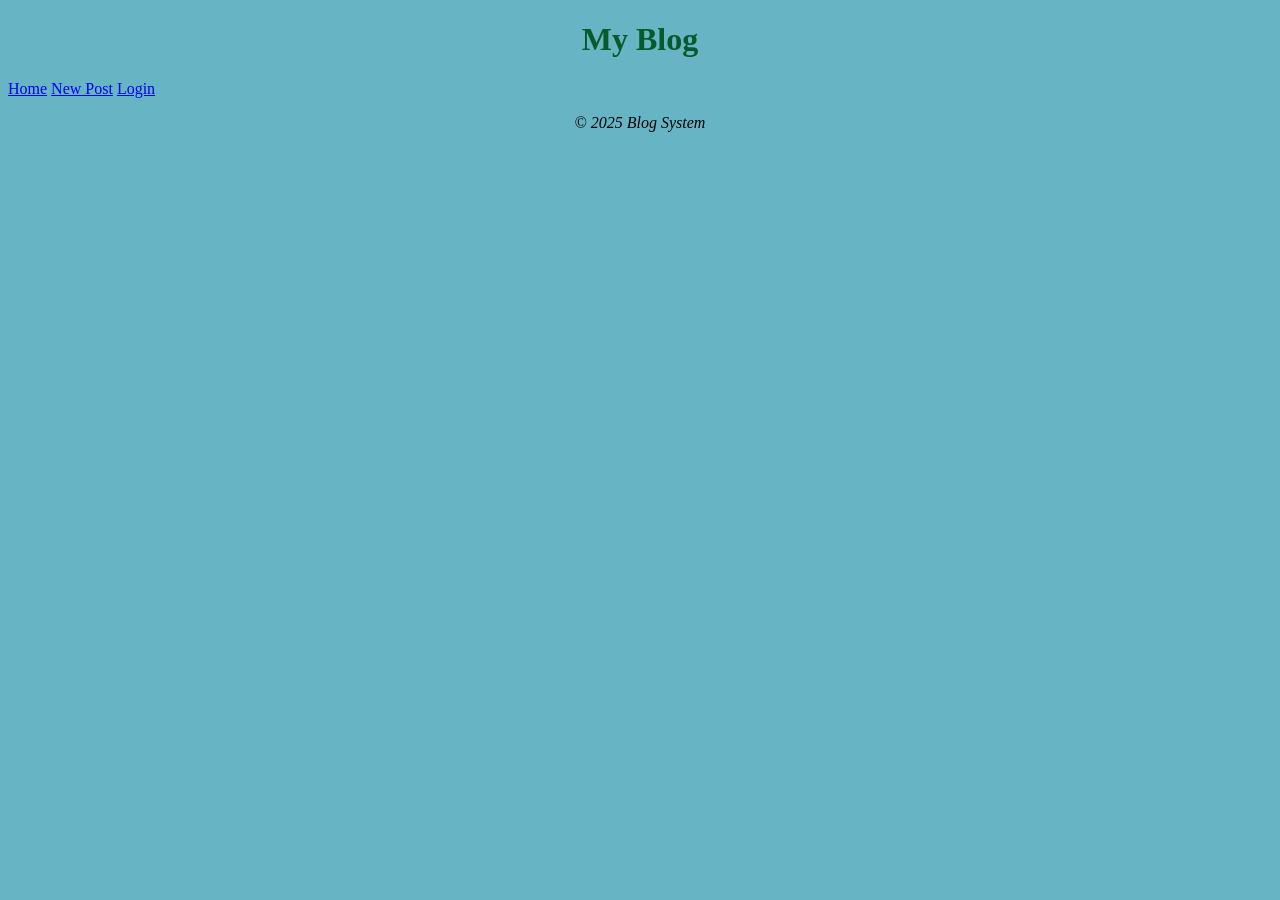
==== index.html @ 6da8018d "homepage" ====
<!DOCTYPE html>
<html lang="en">
<head>
  <meta charset="UTF-8" />
  <meta name="viewport" content="width=device-width, initial-scale=1.0"/>
  <title>Blog Home</title>
  <link rel="stylesheet" href="style.css" />
</head>
<body>
  <header>
    <h1>My Blog</h1>
    <nav>
      <a href="index.html">Home</a>
      <a href="new-post.html">New Post</a>
      <a href="login.html">Login</a>
    </nav>
  </header>

  <main>
    <section id="posts-container">
      <!-- Blog posts will be loaded here dynamically -->
    </section>
  </main>

  <footer>
    <p>&copy; 2025 Blog System</p>
  </footer>

  <script src="script.js"></script>
</body>
</html>
---- style.css ----
*{
    background-color: rgb(103, 180, 196);
}
h1{
    color:rgb(7, 90, 43);
    text-align: center;
}
p{
    color: rgb(0, 0, 0);
    font-size: medium;
    text-align: center;
    font-style: oblique;
}
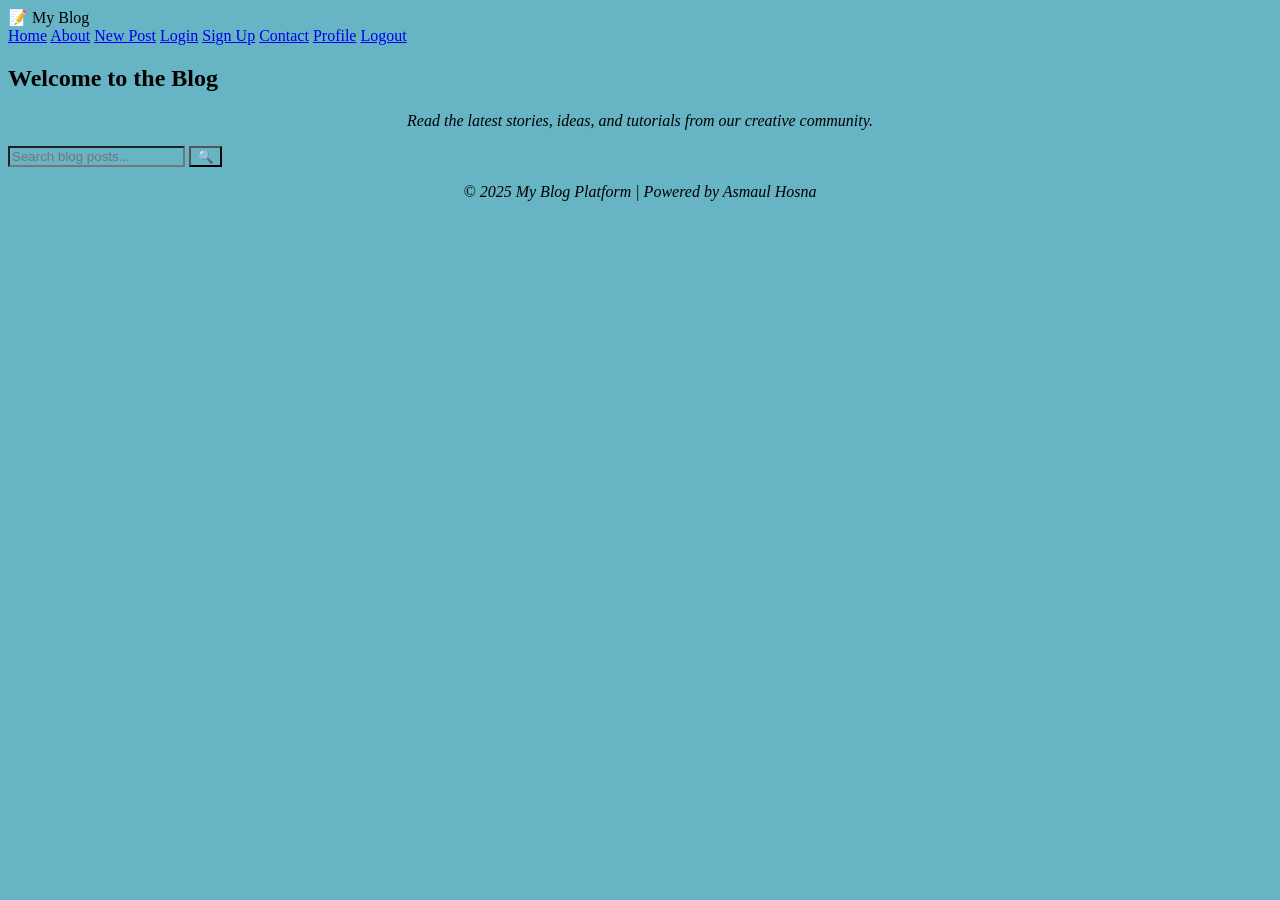
==== commit 235d6fcf: "update homepage" ====
--- a/index.html
+++ b/index.html
@@ -5,25 +5,44 @@
   <meta name="viewport" content="width=device-width, initial-scale=1.0"/>
   <title>Blog Home</title>
   <link rel="stylesheet" href="style.css" />
+  <link href="https://fonts.googleapis.com/css2?family=Poppins:wght@400;600&display=swap" rel="stylesheet" />
 </head>
 <body>
-  <header>
-    <h1>My Blog</h1>
+  <header class="glass-header">
+    <div class="logo">📝 My Blog</div>
     <nav>
       <a href="index.html">Home</a>
+      <a href="about.html">About</a>
       <a href="new-post.html">New Post</a>
       <a href="login.html">Login</a>
+      <a href="sign-up.html">Sign Up</a>
+      <a href="contact.html">Contact</a>
+      <a href="profile.html">Profile</a>
+      <a href="logout.html">Logout</a>
+      
+    
     </nav>
   </header>
 
   <main>
-    <section id="posts-container">
+    <section class="hero">
+      <h2>Welcome to the Blog</h2>
+      <p>Read the latest stories, ideas, and tutorials from our creative community.</p>
+    </section>
+    <!-- Search Section -->
+<section class="search-section">
+  <input type="text" id="search-input" placeholder="Search blog posts..." />
+  <button onclick="searchPosts()">🔍</button>
+</section>
+
+
+    <section id="posts-container" class="grid">
       <!-- Blog posts will be loaded here dynamically -->
     </section>
   </main>
 
-  <footer>
-    <p>&copy; 2025 Blog System</p>
+  <footer class="glass-footer">
+    <p>&copy; 2025 My Blog Platform | Powered by Asmaul Hosna</p>
   </footer>
 
   <script src="script.js"></script>
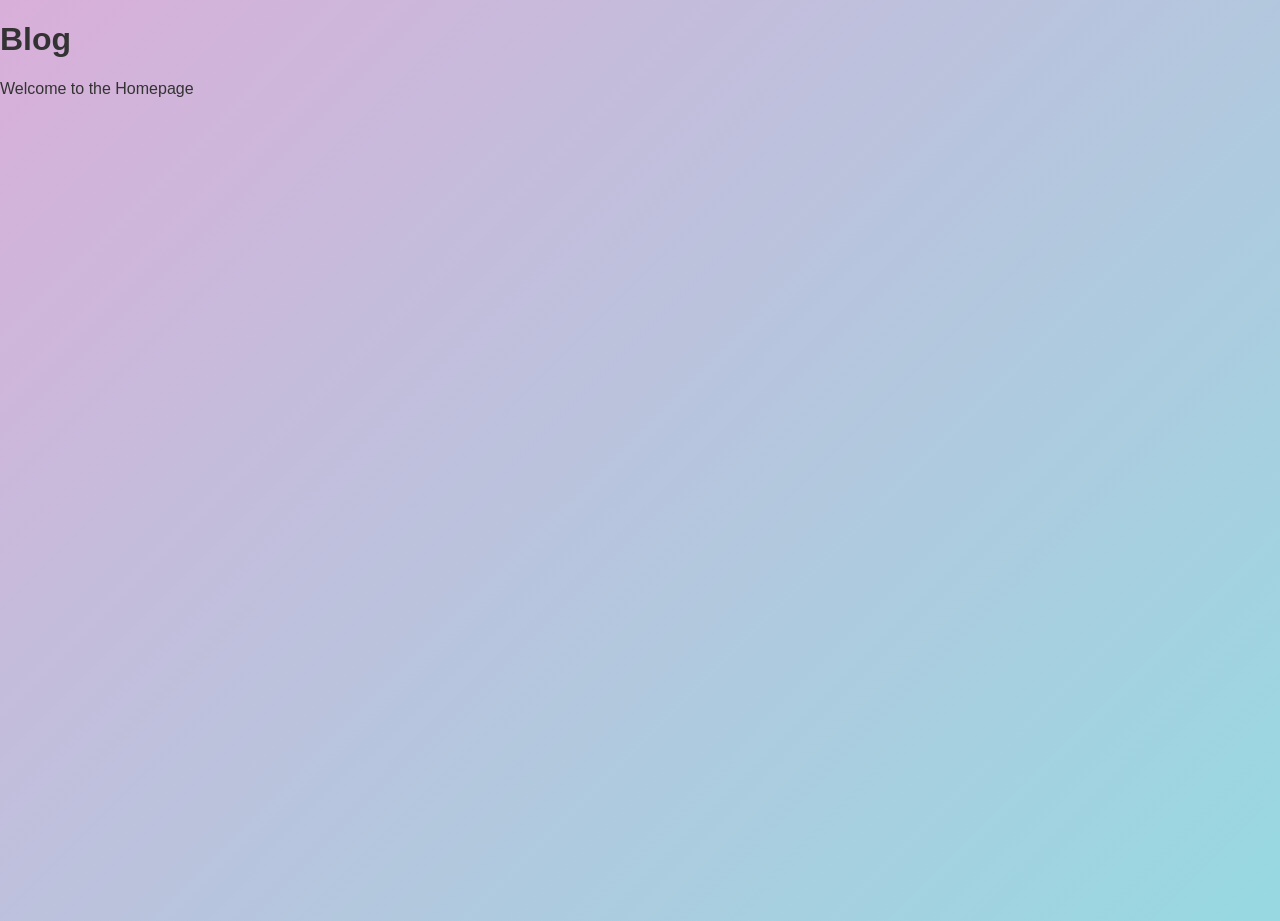
==== commit b6df1c80: "admin added" ====
--- a/index.html
+++ b/index.html
@@ -1,50 +1,15 @@
 <!DOCTYPE html>
 <html lang="en">
 <head>
-  <meta charset="UTF-8" />
-  <meta name="viewport" content="width=device-width, initial-scale=1.0"/>
-  <title>Blog Home</title>
-  <link rel="stylesheet" href="style.css" />
-  <link href="https://fonts.googleapis.com/css2?family=Poppins:wght@400;600&display=swap" rel="stylesheet" />
+    <meta charset="UTF-8">
+    <meta name="viewport" content="width=device-width, initial-scale=1.0">
+    <title>HomePage</title>
+    <link rel="stylesheet"href="style.css">
 </head>
 <body>
-  <header class="glass-header">
-    <div class="logo">📝 My Blog</div>
-    <nav>
-      <a href="index.html">Home</a>
-      <a href="about.html">About</a>
-      <a href="new-post.html">New Post</a>
-      <a href="login.html">Login</a>
-      <a href="sign-up.html">Sign Up</a>
-      <a href="contact.html">Contact</a>
-      <a href="profile.html">Profile</a>
-      <a href="logout.html">Logout</a>
-      
-    
-    </nav>
-  </header>
+    <h1>Blog</h1>
+    <p>Welcome to the Homepage</p>
 
-  <main>
-    <section class="hero">
-      <h2>Welcome to the Blog</h2>
-      <p>Read the latest stories, ideas, and tutorials from our creative community.</p>
-    </section>
-    <!-- Search Section -->
-<section class="search-section">
-  <input type="text" id="search-input" placeholder="Search blog posts..." />
-  <button onclick="searchPosts()">🔍</button>
-</section>
-
-
-    <section id="posts-container" class="grid">
-      <!-- Blog posts will be loaded here dynamically -->
-    </section>
-  </main>
-
-  <footer class="glass-footer">
-    <p>&copy; 2025 My Blog Platform | Powered by Asmaul Hosna</p>
-  </footer>
-
-  <script src="script.js"></script>
+    <script src="script.js"></script>
 </body>
 </html>
--- a/style.css
+++ b/style.css
@@ -1,13 +1,166 @@
-*{
-    background-color: rgb(103, 180, 196);
+body {
+  margin: 0;
+  font-family: 'Poppins', sans-serif;
+  background: linear-gradient(135deg, #d9afd9, #97d9e1);
+  color: #333;
+  min-height: 100vh;
 }
-h1{
-    color:rgb(7, 90, 43);
-    text-align: center;
+
+/* Header */
+.glass-header {
+  display: flex;
+  justify-content: space-between;
+  align-items: center;
+  background: rgba(255, 255, 255, 0.15);
+  backdrop-filter: blur(10px);
+  padding: 20px 40px;
+  position: sticky;
+  top: 0;
+  z-index: 1000;
+  box-shadow: 0 8px 20px rgba(0, 0, 0, 0.1);
 }
-p{
-    color: rgb(0, 0, 0);
-    font-size: medium;
-    text-align: center;
-    font-style: oblique;
-}+
+.logo {
+  font-size: 1.5rem;
+  font-weight: 600;
+}
+
+nav a {
+  margin-left: 20px;
+  text-decoration: none;
+  color: #333;
+  font-weight: 500;
+  position: relative;
+}
+
+nav a::after {
+  content: "";
+  position: absolute;
+  width: 0;
+  height: 2px;
+  background: #5e60ce;
+  left: 0;
+  bottom: -4px;
+  transition: width 0.3s ease;
+}
+
+nav a:hover::after {
+  width: 100%;
+}
+
+/* Hero Section */
+.hero {
+  text-align: center;
+  padding: 60px 20px;
+  background-color: rgba(255, 255, 255, 0.2);
+  backdrop-filter: blur(6px);
+  margin: 20px auto;
+  max-width: 900px;
+  border-radius: 16px;
+  box-shadow: 0 4px 24px rgba(0, 0, 0, 0.2);
+}
+
+.hero h2 {
+  font-size: 2.5rem;
+  margin-bottom: 10px;
+}
+
+.hero p {
+  font-size: 1.1rem;
+  color: #444;
+}
+
+/* Blog Posts Grid */
+.grid {
+  display: grid;
+  grid-template-columns: repeat(auto-fit, minmax(280px, 1fr));
+  gap: 30px;
+  padding: 40px;
+  max-width: 1200px;
+  margin: auto;
+}
+
+.post-card {
+  background: rgba(255, 255, 255, 0.8);
+  border-radius: 16px;
+  padding: 20px;
+  box-shadow: 0 6px 20px rgba(0, 0, 0, 0.1);
+  transition: transform 0.3s ease;
+}
+
+.post-card:hover {
+  transform: translateY(-5px);
+}
+
+.post-card h3 {
+  font-size: 1.4rem;
+  margin-bottom: 10px;
+  color: #222;
+}
+
+.post-card p {
+  font-size: 0.95rem;
+  color: #555;
+  line-height: 1.6;
+}
+
+/* Footer */
+.glass-footer {
+  background: rgba(255, 255, 255, 0.1);
+  backdrop-filter: blur(6px);
+  text-align: center;
+  padding: 20px;
+  margin-top: 40px;
+  font-size: 0.9rem;
+}
+
+/* Responsive */
+@media (max-width: 600px) {
+  .glass-header {
+    flex-direction: column;
+    align-items: flex-start;
+  }
+
+  nav a {
+    display: block;
+    margin: 10px 0;
+  }
+
+  .hero h2 {
+    font-size: 2rem;
+  }
+}
+.search-section {
+  display: flex;
+  justify-content: center;
+  align-items: center;
+  margin: 20px auto;
+  gap: 10px;
+  flex-wrap: wrap;
+}
+
+#search-input {
+  padding: 10px 16px;
+  width: 300px;
+  max-width: 90%;
+  font-size: 1rem;
+  border: none;
+  border-radius: 8px;
+  outline: none;
+  box-shadow: 0 0 6px rgba(0,0,0,0.1);
+}
+
+.search-section button {
+  padding: 10px 16px;
+  border: none;
+  border-radius: 8px;
+  background-color: #5e60ce;
+  color: white;
+  font-size: 1rem;
+  cursor: pointer;
+  transition: background 0.3s;
+}
+
+.search-section button:hover {
+  background-color: #4b4fd4;
+}
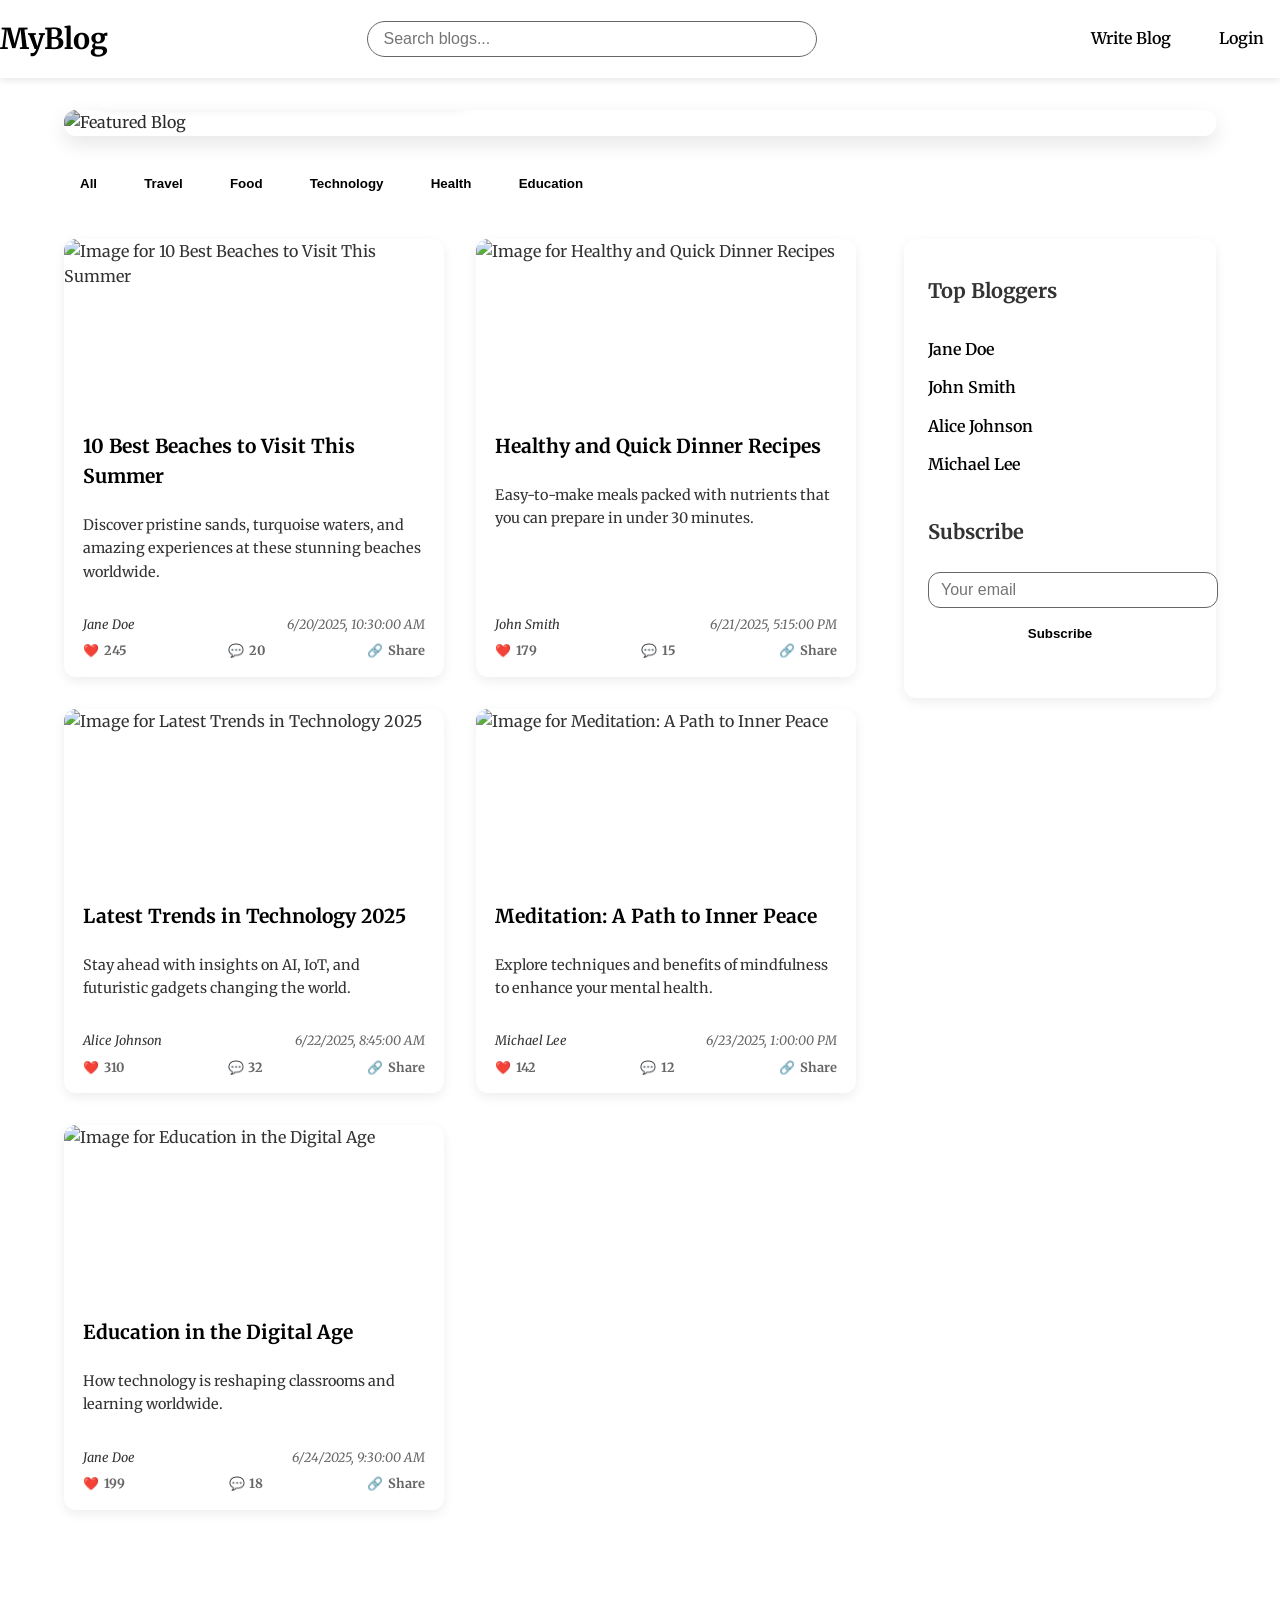
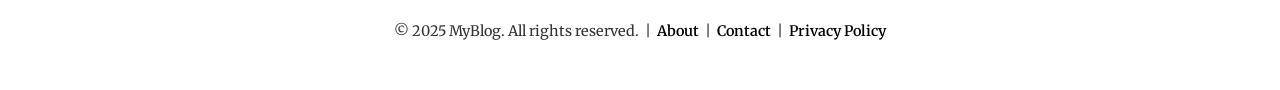
==== commit b056408e: "updated" ====
--- a/index.html
+++ b/index.html
@@ -1,15 +1,710 @@
 <!DOCTYPE html>
 <html lang="en">
 <head>
-    <meta charset="UTF-8">
-    <meta name="viewport" content="width=device-width, initial-scale=1.0">
-    <title>HomePage</title>
-    <link rel="stylesheet"href="style.css">
+  <meta charset="UTF-8" />
+  <meta name="viewport" content="width=device-width, initial-scale=1" />
+  <title>Blog Home - MyBlog</title>
+  <link href="https://fonts.googleapis.com/css2?family=Merriweather:wght@400;700&display=swap" rel="stylesheet" />
+  <style>
+    :root {
+      --font-family: 'Merriweather', serif;
+      --black: #000;
+      --dark-gray: #333;
+      --light-gray: #666;
+      --radius: 12px;
+      --transition: 0.3s ease;
+      --max-width: 1200px;
+    }
+
+    /* Color palette */
+    .first-color { background: #f9ecec; }
+    .second-color { background: #f0d9da; }
+    .third-color { background: #c8d9eb; }
+    .fourth-color { background: #ecf2f9; }
+
+    body {
+      margin: 0;
+      font-family: var(--font-family);
+      color: var(--dark-gray);
+      background: #fff;
+      line-height: 1.6;
+      min-height: 100vh;
+      display: flex;
+      flex-direction: column;
+      align-items: center;
+    }
+
+    .container {
+      max-width: var(--max-width);
+      width: 90%;
+      margin: 0 auto;
+    }
+
+    /* Navbar */
+    nav {
+      display: flex;
+      justify-content: space-between;
+      align-items: center;
+      padding: 1rem 0;
+      width: 100%;
+      background: var(--fourth-color);
+      box-shadow: 0 2px 8px rgba(0,0,0,0.1);
+      position: sticky;
+      top: 0;
+      z-index: 10;
+    }
+
+    nav .logo {
+      font-size: 1.8rem;
+      font-weight: 700;
+      color: var(--black);
+      user-select: none;
+    }
+
+    nav .search-bar {
+      flex: 1;
+      margin: 0 1rem;
+      position: relative;
+      max-width: 450px;
+      display: flex;
+      align-items: center;
+    }
+
+    nav .search-bar input {
+      width: 100%;
+      padding: 0.5rem 1rem 0.5rem 1rem;
+      border-radius: 25px;
+      border: 1px solid var(--light-gray);
+      font-size: 1rem;
+      outline: none;
+      transition: border-color var(--transition);
+    }
+
+    nav .search-bar input:focus {
+      border-color: #888;
+    }
+
+  nav .search-bar button {
+  display: flex;
+  align-items: center;
+  justify-content: center;
+  padding: 0;
+  width: 34px;
+  height: 34px;
+  background: transparent;
+  border: none;
+  cursor: pointer;
+  position: absolute;
+  right: 8px;
+  top: 50%;
+  transform: translateY(-50%);
+  color: var(--light-gray);
+  transition: color var(--transition);
+}
+nav .search-bar button svg {
+  width: 20px;
+  height: 20px;
+  stroke: currentColor;
+}
+
+
+    nav .search-bar button:hover {
+      color: var(--dark-gray);
+    }
+
+    nav .nav-buttons {
+      display: flex;
+      gap: 1rem;
+      align-items: center;
+    }
+
+    nav .nav-buttons button,
+    nav .nav-buttons a {
+      padding: 0.5rem 1rem;
+      border-radius: 25px;
+      border: none;
+      font-size: 1rem;
+      cursor: pointer;
+      transition: background-color var(--transition);
+      text-decoration: none;
+      color: var(--black);
+      background: var(--third-color);
+      font-weight: 600;
+      user-select: none;
+    }
+
+    nav .nav-buttons button:hover,
+    nav .nav-buttons a:hover {
+      background: var(--second-color);
+    }
+
+    /* Hero Section */
+    .hero {
+      width: 100%;
+      margin: 2rem 0;
+      border-radius: var(--radius);
+      overflow: hidden;
+      box-shadow: 0 8px 20px rgba(0,0,0,0.1);
+      position: relative;
+    }
+
+    .hero img {
+      width: 100%;
+      height: 400px;
+      object-fit: cover;
+      filter: brightness(85%);
+      transition: filter 0.3s ease;
+    }
+
+    .hero:hover img {
+      filter: brightness(100%);
+    }
+
+    .hero-text {
+      position: absolute;
+      bottom: 2rem;
+      left: 2rem;
+      color: var(--black);
+      background: rgba(244, 234, 234, 0.85);
+      padding: 1rem 1.5rem;
+      border-radius: var(--radius);
+      max-width: 600px;
+      font-weight: 700;
+      font-size: 2rem;
+      cursor: pointer;
+      user-select: none;
+      box-shadow: 0 4px 12px rgba(0,0,0,0.1);
+    }
+
+    /* Main content layout */
+    main {
+      display: flex;
+      gap: 3rem; /* increased gap */
+      width: 100%;
+      margin-bottom: 4rem;
+    }
+
+    /* Blog Feed */
+    .blog-feed {
+      flex: 3;
+      display: grid;
+      grid-template-columns: repeat(auto-fill,minmax(280px,1fr));
+      gap: 2rem;
+    }
+
+    /* Blog Card */
+    .blog-card {
+      background: var(--second-color);
+      border-radius: var(--radius);
+      box-shadow: 0 4px 12px rgba(0,0,0,0.07);
+      overflow: hidden;
+      display: flex;
+      flex-direction: column;
+      cursor: default;
+      transition: transform var(--transition);
+      position: relative;
+    }
+
+    .blog-card:hover {
+      transform: translateY(-6px);
+      box-shadow: 0 10px 30px rgba(0,0,0,0.15);
+    }
+
+    .blog-card img {
+      width: 100%;
+      height: 160px;
+      object-fit: cover;
+    }
+
+    .blog-content {
+      padding: 1rem 1.2rem;
+      flex: 1;
+      display: flex;
+      flex-direction: column;
+      justify-content: space-between;
+    }
+
+    .blog-title {
+      font-weight: 700;
+      font-size: 1.2rem;
+      margin-bottom: 0.5rem;
+      color: var(--black);
+    }
+
+    .blog-title a {
+      color: var(--black);
+      text-decoration: none;
+    }
+    .blog-title a:hover {
+      text-decoration: underline;
+    }
+
+    .blog-excerpt {
+      font-size: 0.9rem;
+      color: var(--dark-gray);
+      flex-grow: 1;
+    }
+
+    .blog-meta {
+      margin-top: 1rem;
+      font-size: 0.8rem;
+      color: var(--light-gray);
+      display: flex;
+      justify-content: space-between;
+      align-items: center;
+      flex-wrap: wrap;
+      gap: 0.3rem;
+    }
+
+    .blog-meta .author {
+      font-style: italic;
+      cursor: pointer;
+      position: relative;
+      color: var(--dark-gray);
+      user-select: none;
+    }
+
+    .blog-meta .author:hover {
+      color: var(--second-color);
+    }
+
+    .blog-meta .upload-time {
+      font-style: italic;
+      margin-left: 0.5rem;
+      white-space: nowrap;
+    }
+
+    .blog-meta .likes,
+    .blog-meta .comments,
+    .blog-meta .share {
+      display: flex;
+      align-items: center;
+      gap: 0.3rem;
+      cursor: pointer;
+      user-select: none;
+      font-weight: 600;
+    }
+
+    .blog-meta .likes span,
+    .blog-meta .comments span,
+    .blog-meta .share span {
+      font-weight: 700;
+    }
+
+    /* Categories */
+    .categories {
+      margin-bottom: 2rem;
+      padding: 0 0 0.5rem 0;
+      border-bottom: 2px solid var(--third-color);
+      user-select: none;
+    }
+
+    .categories button {
+      background: var(--fourth-color);
+      border: none;
+      padding: 0.5rem 1rem;
+      margin-right: 0.7rem;
+      border-radius: 20px;
+      cursor: pointer;
+      font-weight: 600;
+      color: var(--black);
+      transition: background-color var(--transition);
+    }
+
+    .categories button:hover,
+    .categories button.active {
+      background: var(--second-color);
+    }
+
+    /* Sidebar */
+    aside {
+      flex: 1;
+      background: var(--fourth-color);
+      border-radius: var(--radius);
+      padding: 1rem 1.5rem;
+      box-shadow: 0 4px 12px rgba(0,0,0,0.07);
+      height: fit-content;
+      user-select: none;
+      position: relative;
+    }
+
+    aside h3 {
+      margin-bottom: 1rem;
+      font-weight: 700;
+      font-size: 1.25rem;
+      border-bottom: 2px solid var(--third-color);
+      padding-bottom: 0.5rem;
+    }
+
+    aside .author-list,
+    aside .newsletter {
+      margin-bottom: 2rem;
+    }
+
+    aside .author-list ul {
+      list-style: none;
+      padding-left: 0;
+      margin: 0;
+    }
+
+    aside .author-list ul li {
+      padding: 0.4rem 0;
+      font-weight: 600;
+      cursor: pointer;
+      color: var(--black);
+      transition: color var(--transition);
+      position: relative;
+    }
+
+    aside .author-list ul li:hover {
+      color: var(--second-color);
+    }
+
+    /* Popup for author options */
+    .author-popup {
+      position: absolute;
+      top: 50%;
+      left: 100%; /* show right side */
+      transform: translateY(-50%);
+      background: var(--second-color);
+      border-radius: var(--radius);
+      box-shadow: 0 4px 10px rgba(0,0,0,0.15);
+      padding: 0.5rem 0;
+      min-width: 140px;
+      display: none;
+      flex-direction: column;
+      z-index: 100;
+      white-space: nowrap;
+    }
+
+    .author-popup a {
+      padding: 0.5rem 1rem;
+      text-decoration: none;
+      color: var(--black);
+      font-weight: 600;
+      user-select: none;
+    }
+
+    .author-popup a:hover {
+      background: var(--first-color);
+      color: var(--black);
+    }
+
+    aside .newsletter input[type="email"] {
+      width: 100%;
+      padding: 0.5rem 0.75rem;
+      border-radius: var(--radius);
+      border: 1px solid var(--light-gray);
+      outline: none;
+      font-size: 1rem;
+      margin-bottom: 0.5rem;
+    }
+
+    aside .newsletter button {
+      width: 100%;
+      padding: 0.6rem 0;
+      background: var(--second-color);
+      border: none;
+      border-radius: var(--radius);
+      font-weight: 700;
+      cursor: pointer;
+      transition: background-color var(--transition);
+    }
+
+    aside .newsletter button:hover {
+      background: var(--first-color);
+    }
+
+    /* Footer */
+    footer {
+      width: 100%;
+      background: var(--fourth-color);
+      padding: 2rem 0;
+      text-align: center;
+      font-size: 0.9rem;
+      color: var(--dark-gray);
+      user-select: none;
+      border-top: 1px solid var(--third-color);
+    }
+
+    footer a {
+      color: var(--black);
+      text-decoration: none;
+      font-weight: 600;
+    }
+
+    footer a:hover {
+      color: var(--second-color);
+      text-decoration: underline;
+    }
+
+    /* Responsive */
+    @media (max-width: 900px) {
+      main {
+        flex-direction: column;
+      }
+
+      aside {
+        width: 100%;
+        margin-top: 2rem;
+      }
+    }
+  </style>
 </head>
 <body>
-    <h1>Blog</h1>
-    <p>Welcome to the Homepage</p>
-
-    <script src="script.js"></script>
+
+  <!-- Navbar -->
+  <nav>
+    <div class="logo" tabindex="0">MyBlog</div>
+    <form class="search-bar" id="searchForm" role="search" aria-label="Search blogs">
+      <input type="search" id="searchInput" placeholder="Search blogs..." aria-label="Search blogs" autocomplete="off" />
+      <button type="submit" aria-label="Search">
+        
+</button>
+    </form>
+    <div class="nav-buttons">
+      <a href="create.html" role="button">Write Blog</a>
+      <a href="login.html" role="button">Login</a>
+    </div>
+  </nav>
+
+  <div class="container">
+
+    <!-- Hero Section -->
+    <section class="hero" tabindex="0" role="banner" aria-label="Featured blog post">
+      <img src="https://images.unsplash.com/photo-1507525428034-b723cf961d3e?auto=format&fit=crop&w=1350&q=80" alt="Featured Blog" />
+      <div class="hero-text" tabindex="0" role="link" aria-label="Explore the Wonders of the Ocean blog post">Explore the Wonders</div>
+    </section>
+
+    <!-- Categories -->
+    <section class="categories" aria-label="Blog categories">
+      <button class="active" type="button" data-category="all">All</button>
+      <button type="button" data-category="Travel">Travel</button>
+      <button type="button" data-category="Food">Food</button>
+      <button type="button" data-category="Technology">Technology</button>
+      <button type="button" data-category="Health">Health</button>
+      <button type="button" data-category="Education">Education</button>
+    </section>
+
+    <main>
+      <!-- Blog Feed -->
+      <section class="blog-feed" aria-label="Latest blog posts" id="blogFeed">
+
+        <!-- Blog cards added dynamically in JS -->
+
+      </section>
+
+      <!-- Sidebar -->
+      <aside>
+        <div class="author-list">
+          <h3>Top Bloggers</h3>
+          <ul id="topBloggers">
+            <!-- Author items dynamically inserted -->
+          </ul>
+        </div>
+
+        <div class="newsletter">
+          <h3>Subscribe</h3>
+          <form onsubmit="subscribeNewsletter(event)">
+            <input type="email" id="email" name="email" placeholder="Your email" required aria-label="Email for newsletter subscription"/>
+            <button type="submit">Subscribe</button>
+          </form>
+          <p id="newsletter-msg" aria-live="polite" style="margin-top: 0.5rem;"></p>
+        </div>
+      </aside>
+    </main>
+  </div>
+
+  <footer>
+    <p>
+      &copy; 2025 MyBlog. All rights reserved. &nbsp;|&nbsp;
+      <a href="#">About</a> &nbsp;|&nbsp;
+      <a href="#">Contact</a> &nbsp;|&nbsp;
+      <a href="#">Privacy Policy</a>
+    </p>
+  </footer>
+
+  <script>
+    // Sample blog data - categories, authors etc.
+    const blogs = [
+      {
+        id: 1,
+        title: "10 Best Beaches to Visit This Summer",
+        excerpt: "Discover pristine sands, turquoise waters, and amazing experiences at these stunning beaches worldwide.",
+        author: "Jane Doe",
+        category: "Travel",
+        uploadTime: "2025-06-20 10:30",
+        likes: 245,
+        comments: 20,
+        img: "https://images.unsplash.com/photo-1506744038136-46273834b3fb?auto=format&fit=crop&w=600&q=80",
+      },
+      {
+        id: 2,
+        title: "Healthy and Quick Dinner Recipes",
+        excerpt: "Easy-to-make meals packed with nutrients that you can prepare in under 30 minutes.",
+        author: "John Smith",
+        category: "Food",
+        uploadTime: "2025-06-21 17:15",
+        likes: 179,
+        comments: 15,
+        img: "https://images.unsplash.com/photo-1516684669134-24f65c8f72af?auto=format&fit=crop&w=600&q=80",
+      },
+      {
+        id: 3,
+        title: "Latest Trends in Technology 2025",
+        excerpt: "Stay ahead with insights on AI, IoT, and futuristic gadgets changing the world.",
+        author: "Alice Johnson",
+        category: "Technology",
+        uploadTime: "2025-06-22 08:45",
+        likes: 310,
+        comments: 32,
+        img: "https://images.unsplash.com/photo-1526378721211-0d003f3167e6?auto=format&fit=crop&w=600&q=80",
+      },
+      {
+        id: 4,
+        title: "Meditation: A Path to Inner Peace",
+        excerpt: "Explore techniques and benefits of mindfulness to enhance your mental health.",
+        author: "Michael Lee",
+        category: "Health",
+        uploadTime: "2025-06-23 13:00",
+        likes: 142,
+        comments: 12,
+        img: "https://images.unsplash.com/photo-1504384308090-c894fdcc538d?auto=format&fit=crop&w=600&q=80",
+      },
+      {
+        id: 5,
+        title: "Education in the Digital Age",
+        excerpt: "How technology is reshaping classrooms and learning worldwide.",
+        author: "Jane Doe",
+        category: "Education",
+        uploadTime: "2025-06-24 09:30",
+        likes: 199,
+        comments: 18,
+        img: "https://images.unsplash.com/photo-1503676260728-1c00da094a0b?auto=format&fit=crop&w=600&q=80",
+      },
+    ];
+
+    const authors = [...new Set(blogs.map(b => b.author))];
+
+    // Render blogs based on filter and search term
+    function renderBlogs(filter = 'all', searchTerm = '') {
+      const container = document.getElementById('blogFeed');
+      container.innerHTML = '';
+
+      let filteredBlogs = blogs.filter(blog => {
+        const matchesCategory = filter === 'all' || blog.category === filter;
+        const matchesSearch = blog.title.toLowerCase().includes(searchTerm.toLowerCase()) || blog.excerpt.toLowerCase().includes(searchTerm.toLowerCase());
+        return matchesCategory && matchesSearch;
+      });
+
+      if(filteredBlogs.length === 0){
+        container.innerHTML = `<p>No blogs found.</p>`;
+        return;
+      }
+
+      filteredBlogs.forEach(blog => {
+        const blogCard = document.createElement('article');
+        blogCard.className = 'blog-card';
+        blogCard.tabIndex = 0;
+        blogCard.setAttribute('role', 'article');
+        blogCard.setAttribute('aria-label', `${blog.title} by ${blog.author}`);
+
+        blogCard.innerHTML = `
+          <img src="${blog.img}" alt="Image for ${blog.title}" />
+          <div class="blog-content">
+            <h2 class="blog-title">
+              <a href="blog.html?id=${blog.id}" aria-label="Read full blog post: ${blog.title}">${blog.title}</a>
+            </h2>
+            <p class="blog-excerpt">${blog.excerpt}</p>
+            <div class="blog-meta">
+              <span class="author" tabindex="0" aria-haspopup="true" aria-expanded="false" aria-label="Author: ${blog.author}">${blog.author}</span>
+              <span class="upload-time">${new Date(blog.uploadTime).toLocaleString()}</span>
+            </div>
+            <div class="blog-meta" style="margin-top: 6px;">
+              <div class="likes" aria-label="Likes">${'❤️'} <span>${blog.likes}</span></div>
+              <div class="comments" aria-label="Comments">${'💬'} <span>${blog.comments}</span></div>
+              <div class="share" aria-label="Share">🔗 <span>Share</span></div>
+            </div>
+          </div>
+        `;
+
+        container.appendChild(blogCard);
+      });
+    }
+
+    // Categories buttons filtering
+    const categoryButtons = document.querySelectorAll('.categories button');
+    categoryButtons.forEach(btn => {
+      btn.addEventListener('click', () => {
+        categoryButtons.forEach(b => b.classList.remove('active'));
+        btn.classList.add('active');
+        const cat = btn.getAttribute('data-category');
+        renderBlogs(cat);
+      });
+    });
+
+    // Render authors list with clickable popup
+    function renderAuthors() {
+      const ul = document.getElementById('topBloggers');
+      ul.innerHTML = '';
+
+      authors.forEach(author => {
+        const li = document.createElement('li');
+        li.textContent = author;
+
+        // Create popup div
+        const popup = document.createElement('div');
+        popup.className = 'author-popup';
+        popup.innerHTML = `
+          <a href="#" tabindex="0" aria-label="View ${author} profile">Profile</a>
+          <a href="#" tabindex="0" aria-label="View all blogs by ${author}">All Blogs</a>
+        `;
+
+        li.appendChild(popup);
+
+        // Show/hide popup on click
+        li.addEventListener('click', e => {
+          e.stopPropagation();
+          // Hide other popups
+          document.querySelectorAll('.author-popup').forEach(p => {
+            if(p !== popup) p.style.display = 'none';
+          });
+          popup.style.display = popup.style.display === 'flex' ? 'none' : 'flex';
+        });
+      ul.appendChild(li);
+      });
+
+      // Hide popups when clicking outside
+      document.body.addEventListener('click', () => {
+        document.querySelectorAll('.author-popup').forEach(p => p.style.display = 'none');
+      });
+    }
+
+    // Newsletter subscription simulation
+    function subscribeNewsletter(e) {
+      e.preventDefault();
+      const emailInput = document.getElementById('email');
+      const msg = document.getElementById('newsletter-msg');
+      if(emailInput.value) {
+        msg.textContent = `Thanks for subscribing, ${emailInput.value}!`;
+        emailInput.value = '';
+      }
+    }
+
+    // Search form handling
+    const searchForm = document.getElementById('searchForm');
+    searchForm.addEventListener('submit', e => {
+      e.preventDefault();
+      const searchTerm = document.getElementById('searchInput').value.trim();
+      // reset category active to All
+      categoryButtons.forEach(b => b.classList.remove('active'));
+      categoryButtons[0].classList.add('active'); // all
+      renderBlogs('all', searchTerm);
+    });
+
+    // Initial render
+    renderBlogs();
+    renderAuthors();
+  </script>
 </body>
 </html>
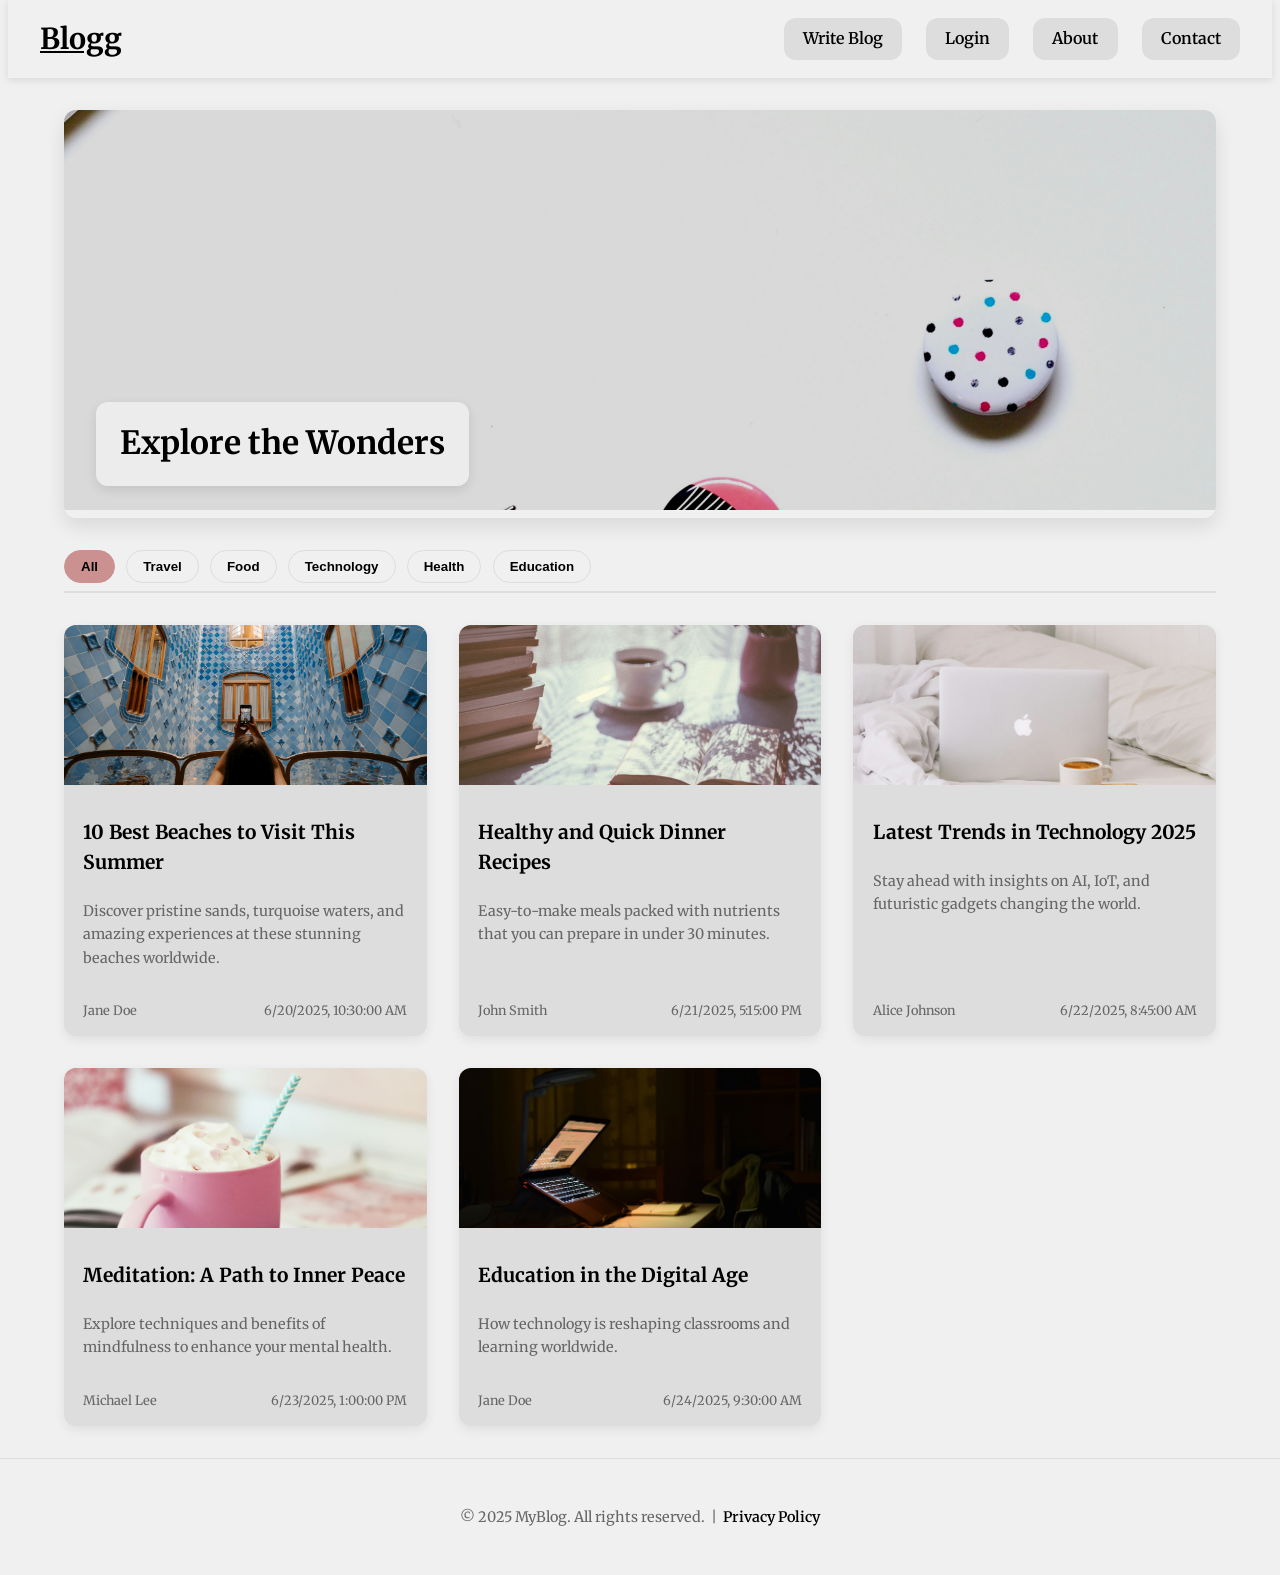
==== commit 1708dd24: "contact and about html added" ====
--- a/index.html
+++ b/index.html
@@ -8,25 +8,25 @@
   <style>
     :root {
       --font-family: 'Merriweather', serif;
-      --black: #000;
-      --dark-gray: #333;
-      --light-gray: #666;
+      --black: #000000;
+      --white: #f0f0f0;
+      --gray: #dddddd;
+      --input-border: #999999;
+      --button-hover-bg: #cb9191;
+      --label-text-default: #666666;
+      --error-text: red;
+
       --radius: 12px;
       --transition: 0.3s ease;
       --max-width: 1200px;
     }
 
-    /* Color palette */
-    .first-color { background: #f9ecec; }
-    .second-color { background: #f0d9da; }
-    .third-color { background: #c8d9eb; }
-    .fourth-color { background: #ecf2f9; }
-
+    /* General body styles */
     body {
       margin: 0;
       font-family: var(--font-family);
-      color: var(--dark-gray);
-      background: #fff;
+      color: var(--black);
+      background-color: var(--white);
       line-height: 1.6;
       min-height: 100vh;
       display: flex;
@@ -37,7 +37,7 @@
     .container {
       max-width: var(--max-width);
       width: 90%;
-      margin: 0 auto;
+      margin: 2rem auto;
     }
 
     /* Navbar */
@@ -45,13 +45,14 @@
       display: flex;
       justify-content: space-between;
       align-items: center;
-      padding: 1rem 0;
+      padding: 1rem 2rem;
       width: 100%;
-      background: var(--fourth-color);
+      max-width: var(--max-width);
+      background: var(--white);
       box-shadow: 0 2px 8px rgba(0,0,0,0.1);
       position: sticky;
       top: 0;
-      z-index: 10;
+      z-index: 100;
     }
 
     nav .logo {
@@ -59,89 +60,36 @@
       font-weight: 700;
       color: var(--black);
       user-select: none;
-    }
-
-    nav .search-bar {
-      flex: 1;
-      margin: 0 1rem;
-      position: relative;
-      max-width: 450px;
-      display: flex;
+      cursor: pointer;
+    }
+
+    nav .nav-links {
+      display: flex;
+      gap: 1.5rem;
       align-items: center;
-    }
-
-    nav .search-bar input {
-      width: 100%;
-      padding: 0.5rem 1rem 0.5rem 1rem;
-      border-radius: 25px;
-      border: 1px solid var(--light-gray);
-      font-size: 1rem;
-      outline: none;
-      transition: border-color var(--transition);
-    }
-
-    nav .search-bar input:focus {
-      border-color: #888;
-    }
-
-  nav .search-bar button {
-  display: flex;
-  align-items: center;
-  justify-content: center;
-  padding: 0;
-  width: 34px;
-  height: 34px;
-  background: transparent;
-  border: none;
-  cursor: pointer;
-  position: absolute;
-  right: 8px;
-  top: 50%;
-  transform: translateY(-50%);
-  color: var(--light-gray);
-  transition: color var(--transition);
-}
-nav .search-bar button svg {
-  width: 20px;
-  height: 20px;
-  stroke: currentColor;
-}
-
-
-    nav .search-bar button:hover {
-      color: var(--dark-gray);
-    }
-
-    nav .nav-buttons {
-      display: flex;
-      gap: 1rem;
-      align-items: center;
-    }
-
-    nav .nav-buttons button,
-    nav .nav-buttons a {
-      padding: 0.5rem 1rem;
-      border-radius: 25px;
-      border: none;
-      font-size: 1rem;
-      cursor: pointer;
-      transition: background-color var(--transition);
+      
+    
+    }
+
+    nav .nav-links a {
       text-decoration: none;
       color: var(--black);
-      background: var(--third-color);
       font-weight: 600;
-      user-select: none;
-    }
-
-    nav .nav-buttons button:hover,
-    nav .nav-buttons a:hover {
-      background: var(--second-color);
+      padding: 0.5rem 1.2rem;
+      border-radius: var(--radius);
+      background: var(--gray);
+      transition: background-color var(--transition), color var(--transition);
+    }
+
+    nav .nav-links a:hover {
+      background-color: var(--button-hover-bg);
+      color: var(--black);
     }
 
     /* Hero Section */
     .hero {
       width: 100%;
-      margin: 2rem 0;
+      margin-bottom: 2rem;
       border-radius: var(--radius);
       overflow: hidden;
       box-shadow: 0 8px 20px rgba(0,0,0,0.1);
@@ -165,7 +113,7 @@
       bottom: 2rem;
       left: 2rem;
       color: var(--black);
-      background: rgba(244, 234, 234, 0.85);
+      background: rgba(240, 240, 240, 0.85);
       padding: 1rem 1.5rem;
       border-radius: var(--radius);
       max-width: 600px;
@@ -176,17 +124,37 @@
       box-shadow: 0 4px 12px rgba(0,0,0,0.1);
     }
 
-    /* Main content layout */
-    main {
-      display: flex;
-      gap: 3rem; /* increased gap */
-      width: 100%;
-      margin-bottom: 4rem;
+    /* Categories */
+    .categories {
+      margin-bottom: 2rem;
+      padding-bottom: 0.5rem;
+      border-bottom: 2px solid var(--gray);
+      user-select: none;
+      display: flex;
+      gap: 0.7rem;
+      flex-wrap: wrap;
+    }
+
+    .categories button {
+      background: var(--white);
+      border: 1px solid var(--gray);
+      padding: 0.5rem 1rem;
+      border-radius: 20px;
+      cursor: pointer;
+      font-weight: 600;
+      color: var(--black);
+      transition: background-color var(--transition), border-color var(--transition);
+    }
+
+    .categories button:hover,
+    .categories button.active {
+      background: var(--button-hover-bg);
+      border-color: var(--button-hover-bg);
+      color: var(--black);
     }
 
     /* Blog Feed */
     .blog-feed {
-      flex: 3;
       display: grid;
       grid-template-columns: repeat(auto-fill,minmax(280px,1fr));
       gap: 2rem;
@@ -194,7 +162,7 @@
 
     /* Blog Card */
     .blog-card {
-      background: var(--second-color);
+      background: var(--gray);
       border-radius: var(--radius);
       box-shadow: 0 4px 12px rgba(0,0,0,0.07);
       overflow: hidden;
@@ -241,14 +209,14 @@
 
     .blog-excerpt {
       font-size: 0.9rem;
-      color: var(--dark-gray);
+      color: var(--label-text-default);
       flex-grow: 1;
     }
 
     .blog-meta {
       margin-top: 1rem;
       font-size: 0.8rem;
-      color: var(--light-gray);
+      color: var(--label-text-default);
       display: flex;
       justify-content: space-between;
       align-items: center;
@@ -256,175 +224,16 @@
       gap: 0.3rem;
     }
 
-    .blog-meta .author {
-      font-style: italic;
-      cursor: pointer;
-      position: relative;
-      color: var(--dark-gray);
-      user-select: none;
-    }
-
-    .blog-meta .author:hover {
-      color: var(--second-color);
-    }
-
-    .blog-meta .upload-time {
-      font-style: italic;
-      margin-left: 0.5rem;
-      white-space: nowrap;
-    }
-
-    .blog-meta .likes,
-    .blog-meta .comments,
-    .blog-meta .share {
-      display: flex;
-      align-items: center;
-      gap: 0.3rem;
-      cursor: pointer;
-      user-select: none;
-      font-weight: 600;
-    }
-
-    .blog-meta .likes span,
-    .blog-meta .comments span,
-    .blog-meta .share span {
-      font-weight: 700;
-    }
-
-    /* Categories */
-    .categories {
-      margin-bottom: 2rem;
-      padding: 0 0 0.5rem 0;
-      border-bottom: 2px solid var(--third-color);
-      user-select: none;
-    }
-
-    .categories button {
-      background: var(--fourth-color);
-      border: none;
-      padding: 0.5rem 1rem;
-      margin-right: 0.7rem;
-      border-radius: 20px;
-      cursor: pointer;
-      font-weight: 600;
-      color: var(--black);
-      transition: background-color var(--transition);
-    }
-
-    .categories button:hover,
-    .categories button.active {
-      background: var(--second-color);
-    }
-
-    /* Sidebar */
-    aside {
-      flex: 1;
-      background: var(--fourth-color);
-      border-radius: var(--radius);
-      padding: 1rem 1.5rem;
-      box-shadow: 0 4px 12px rgba(0,0,0,0.07);
-      height: fit-content;
-      user-select: none;
-      position: relative;
-    }
-
-    aside h3 {
-      margin-bottom: 1rem;
-      font-weight: 700;
-      font-size: 1.25rem;
-      border-bottom: 2px solid var(--third-color);
-      padding-bottom: 0.5rem;
-    }
-
-    aside .author-list,
-    aside .newsletter {
-      margin-bottom: 2rem;
-    }
-
-    aside .author-list ul {
-      list-style: none;
-      padding-left: 0;
-      margin: 0;
-    }
-
-    aside .author-list ul li {
-      padding: 0.4rem 0;
-      font-weight: 600;
-      cursor: pointer;
-      color: var(--black);
-      transition: color var(--transition);
-      position: relative;
-    }
-
-    aside .author-list ul li:hover {
-      color: var(--second-color);
-    }
-
-    /* Popup for author options */
-    .author-popup {
-      position: absolute;
-      top: 50%;
-      left: 100%; /* show right side */
-      transform: translateY(-50%);
-      background: var(--second-color);
-      border-radius: var(--radius);
-      box-shadow: 0 4px 10px rgba(0,0,0,0.15);
-      padding: 0.5rem 0;
-      min-width: 140px;
-      display: none;
-      flex-direction: column;
-      z-index: 100;
-      white-space: nowrap;
-    }
-
-    .author-popup a {
-      padding: 0.5rem 1rem;
-      text-decoration: none;
-      color: var(--black);
-      font-weight: 600;
-      user-select: none;
-    }
-
-    .author-popup a:hover {
-      background: var(--first-color);
-      color: var(--black);
-    }
-
-    aside .newsletter input[type="email"] {
-      width: 100%;
-      padding: 0.5rem 0.75rem;
-      border-radius: var(--radius);
-      border: 1px solid var(--light-gray);
-      outline: none;
-      font-size: 1rem;
-      margin-bottom: 0.5rem;
-    }
-
-    aside .newsletter button {
-      width: 100%;
-      padding: 0.6rem 0;
-      background: var(--second-color);
-      border: none;
-      border-radius: var(--radius);
-      font-weight: 700;
-      cursor: pointer;
-      transition: background-color var(--transition);
-    }
-
-    aside .newsletter button:hover {
-      background: var(--first-color);
-    }
-
     /* Footer */
     footer {
       width: 100%;
-      background: var(--fourth-color);
+      background: var(--white);
       padding: 2rem 0;
       text-align: center;
       font-size: 0.9rem;
-      color: var(--dark-gray);
+      color: var(--label-text-default);
       user-select: none;
-      border-top: 1px solid var(--third-color);
+      border-top: 1px solid var(--gray);
     }
 
     footer a {
@@ -434,19 +243,18 @@
     }
 
     footer a:hover {
-      color: var(--second-color);
+      color: var(--button-hover-bg);
       text-decoration: underline;
     }
 
     /* Responsive */
     @media (max-width: 900px) {
-      main {
-        flex-direction: column;
+      .blog-feed {
+        grid-template-columns: 1fr;
       }
 
-      aside {
-        width: 100%;
-        margin-top: 2rem;
+      .categories {
+        justify-content: center;
       }
     }
   </style>
@@ -454,17 +262,14 @@
 <body>
 
   <!-- Navbar -->
-  <nav>
-    <div class="logo" tabindex="0">MyBlog</div>
-    <form class="search-bar" id="searchForm" role="search" aria-label="Search blogs">
-      <input type="search" id="searchInput" placeholder="Search blogs..." aria-label="Search blogs" autocomplete="off" />
-      <button type="submit" aria-label="Search">
-        
-</button>
-    </form>
-    <div class="nav-buttons">
-      <a href="create.html" role="button">Write Blog</a>
-      <a href="login.html" role="button">Login</a>
+   <nav>
+    <a href="index.html" class="logo">Blogg</a>
+    <div class="nav-links">
+      <a href="create.html">Write Blog</a>
+      <a href="login.html">Login</a>
+      <a href="about.html">About</a>
+      <a href="contact.html">Contact</a>
+      
     </div>
   </nav>
 
@@ -472,7 +277,7 @@
 
     <!-- Hero Section -->
     <section class="hero" tabindex="0" role="banner" aria-label="Featured blog post">
-      <img src="https://images.unsplash.com/photo-1507525428034-b723cf961d3e?auto=format&fit=crop&w=1350&q=80" alt="Featured Blog" />
+      <img src="image/jess-bailey-cU7wLFRyWWw-unsplash.jpg" alt="Featured Blog" />
       <div class="hero-text" tabindex="0" role="link" aria-label="Explore the Wonders of the Ocean blog post">Explore the Wonders</div>
     </section>
 
@@ -486,46 +291,21 @@
       <button type="button" data-category="Education">Education</button>
     </section>
 
-    <main>
-      <!-- Blog Feed -->
-      <section class="blog-feed" aria-label="Latest blog posts" id="blogFeed">
-
-        <!-- Blog cards added dynamically in JS -->
-
-      </section>
-
-      <!-- Sidebar -->
-      <aside>
-        <div class="author-list">
-          <h3>Top Bloggers</h3>
-          <ul id="topBloggers">
-            <!-- Author items dynamically inserted -->
-          </ul>
-        </div>
-
-        <div class="newsletter">
-          <h3>Subscribe</h3>
-          <form onsubmit="subscribeNewsletter(event)">
-            <input type="email" id="email" name="email" placeholder="Your email" required aria-label="Email for newsletter subscription"/>
-            <button type="submit">Subscribe</button>
-          </form>
-          <p id="newsletter-msg" aria-live="polite" style="margin-top: 0.5rem;"></p>
-        </div>
-      </aside>
-    </main>
+    <!-- Blog Feed -->
+    <section class="blog-feed" aria-label="Latest blog posts" id="blogFeed">
+      <!-- Blog cards added dynamically in JS -->
+    </section>
   </div>
 
   <footer>
     <p>
       &copy; 2025 MyBlog. All rights reserved. &nbsp;|&nbsp;
-      <a href="#">About</a> &nbsp;|&nbsp;
-      <a href="#">Contact</a> &nbsp;|&nbsp;
       <a href="#">Privacy Policy</a>
     </p>
   </footer>
 
   <script>
-    // Sample blog data - categories, authors etc.
+    // Sample blog data
     const blogs = [
       {
         id: 1,
@@ -536,7 +316,7 @@
         uploadTime: "2025-06-20 10:30",
         likes: 245,
         comments: 20,
-        img: "https://images.unsplash.com/photo-1506744038136-46273834b3fb?auto=format&fit=crop&w=600&q=80",
+        img: "image/karsten-winegeart-Quh5YoaAzfI-unsplash.jpg",
       },
       {
         id: 2,
@@ -547,7 +327,7 @@
         uploadTime: "2025-06-21 17:15",
         likes: 179,
         comments: 15,
-        img: "https://images.unsplash.com/photo-1516684669134-24f65c8f72af?auto=format&fit=crop&w=600&q=80",
+        img: "image/freestocks-OfaDD5o8hpk-unsplash.jpg",
       },
       {
         id: 3,
@@ -558,7 +338,7 @@
         uploadTime: "2025-06-22 08:45",
         likes: 310,
         comments: 32,
-        img: "https://images.unsplash.com/photo-1526378721211-0d003f3167e6?auto=format&fit=crop&w=600&q=80",
+        img: "image/sincerely-media-zw8t5aMmJQQ-unsplash.jpg",
       },
       {
         id: 4,
@@ -569,7 +349,7 @@
         uploadTime: "2025-06-23 13:00",
         likes: 142,
         comments: 12,
-        img: "https://images.unsplash.com/photo-1504384308090-c894fdcc538d?auto=format&fit=crop&w=600&q=80",
+        img: "image/andrijana-bozic-IsJ_hbsQiE8-unsplash.jpg",
       },
       {
         id: 5,
@@ -580,13 +360,12 @@
         uploadTime: "2025-06-24 09:30",
         likes: 199,
         comments: 18,
-        img: "https://images.unsplash.com/photo-1503676260728-1c00da094a0b?auto=format&fit=crop&w=600&q=80",
+        img: "image/josue-valencia-pOwKTIgjKjU-unsplash.jpg",
       },
     ];
 
-    const authors = [...new Set(blogs.map(b => b.author))];
-
-    // Render blogs based on filter and search term
+    const categoryButtons = document.querySelectorAll('.categories button');
+
     function renderBlogs(filter = 'all', searchTerm = '') {
       const container = document.getElementById('blogFeed');
       container.innerHTML = '';
@@ -620,11 +399,6 @@
               <span class="author" tabindex="0" aria-haspopup="true" aria-expanded="false" aria-label="Author: ${blog.author}">${blog.author}</span>
               <span class="upload-time">${new Date(blog.uploadTime).toLocaleString()}</span>
             </div>
-            <div class="blog-meta" style="margin-top: 6px;">
-              <div class="likes" aria-label="Likes">${'❤️'} <span>${blog.likes}</span></div>
-              <div class="comments" aria-label="Comments">${'💬'} <span>${blog.comments}</span></div>
-              <div class="share" aria-label="Share">🔗 <span>Share</span></div>
-            </div>
           </div>
         `;
 
@@ -632,8 +406,6 @@
       });
     }
 
-    // Categories buttons filtering
-    const categoryButtons = document.querySelectorAll('.categories button');
     categoryButtons.forEach(btn => {
       btn.addEventListener('click', () => {
         categoryButtons.forEach(b => b.classList.remove('active'));
@@ -643,68 +415,9 @@
       });
     });
 
-    // Render authors list with clickable popup
-    function renderAuthors() {
-      const ul = document.getElementById('topBloggers');
-      ul.innerHTML = '';
-
-      authors.forEach(author => {
-        const li = document.createElement('li');
-        li.textContent = author;
-
-        // Create popup div
-        const popup = document.createElement('div');
-        popup.className = 'author-popup';
-        popup.innerHTML = `
-          <a href="#" tabindex="0" aria-label="View ${author} profile">Profile</a>
-          <a href="#" tabindex="0" aria-label="View all blogs by ${author}">All Blogs</a>
-        `;
-
-        li.appendChild(popup);
-
-        // Show/hide popup on click
-        li.addEventListener('click', e => {
-          e.stopPropagation();
-          // Hide other popups
-          document.querySelectorAll('.author-popup').forEach(p => {
-            if(p !== popup) p.style.display = 'none';
-          });
-          popup.style.display = popup.style.display === 'flex' ? 'none' : 'flex';
-        });
-      ul.appendChild(li);
-      });
-
-      // Hide popups when clicking outside
-      document.body.addEventListener('click', () => {
-        document.querySelectorAll('.author-popup').forEach(p => p.style.display = 'none');
-      });
-    }
-
-    // Newsletter subscription simulation
-    function subscribeNewsletter(e) {
-      e.preventDefault();
-      const emailInput = document.getElementById('email');
-      const msg = document.getElementById('newsletter-msg');
-      if(emailInput.value) {
-        msg.textContent = `Thanks for subscribing, ${emailInput.value}!`;
-        emailInput.value = '';
-      }
-    }
-
-    // Search form handling
-    const searchForm = document.getElementById('searchForm');
-    searchForm.addEventListener('submit', e => {
-      e.preventDefault();
-      const searchTerm = document.getElementById('searchInput').value.trim();
-      // reset category active to All
-      categoryButtons.forEach(b => b.classList.remove('active'));
-      categoryButtons[0].classList.add('active'); // all
-      renderBlogs('all', searchTerm);
-    });
-
     // Initial render
     renderBlogs();
-    renderAuthors();
   </script>
+
 </body>
 </html>
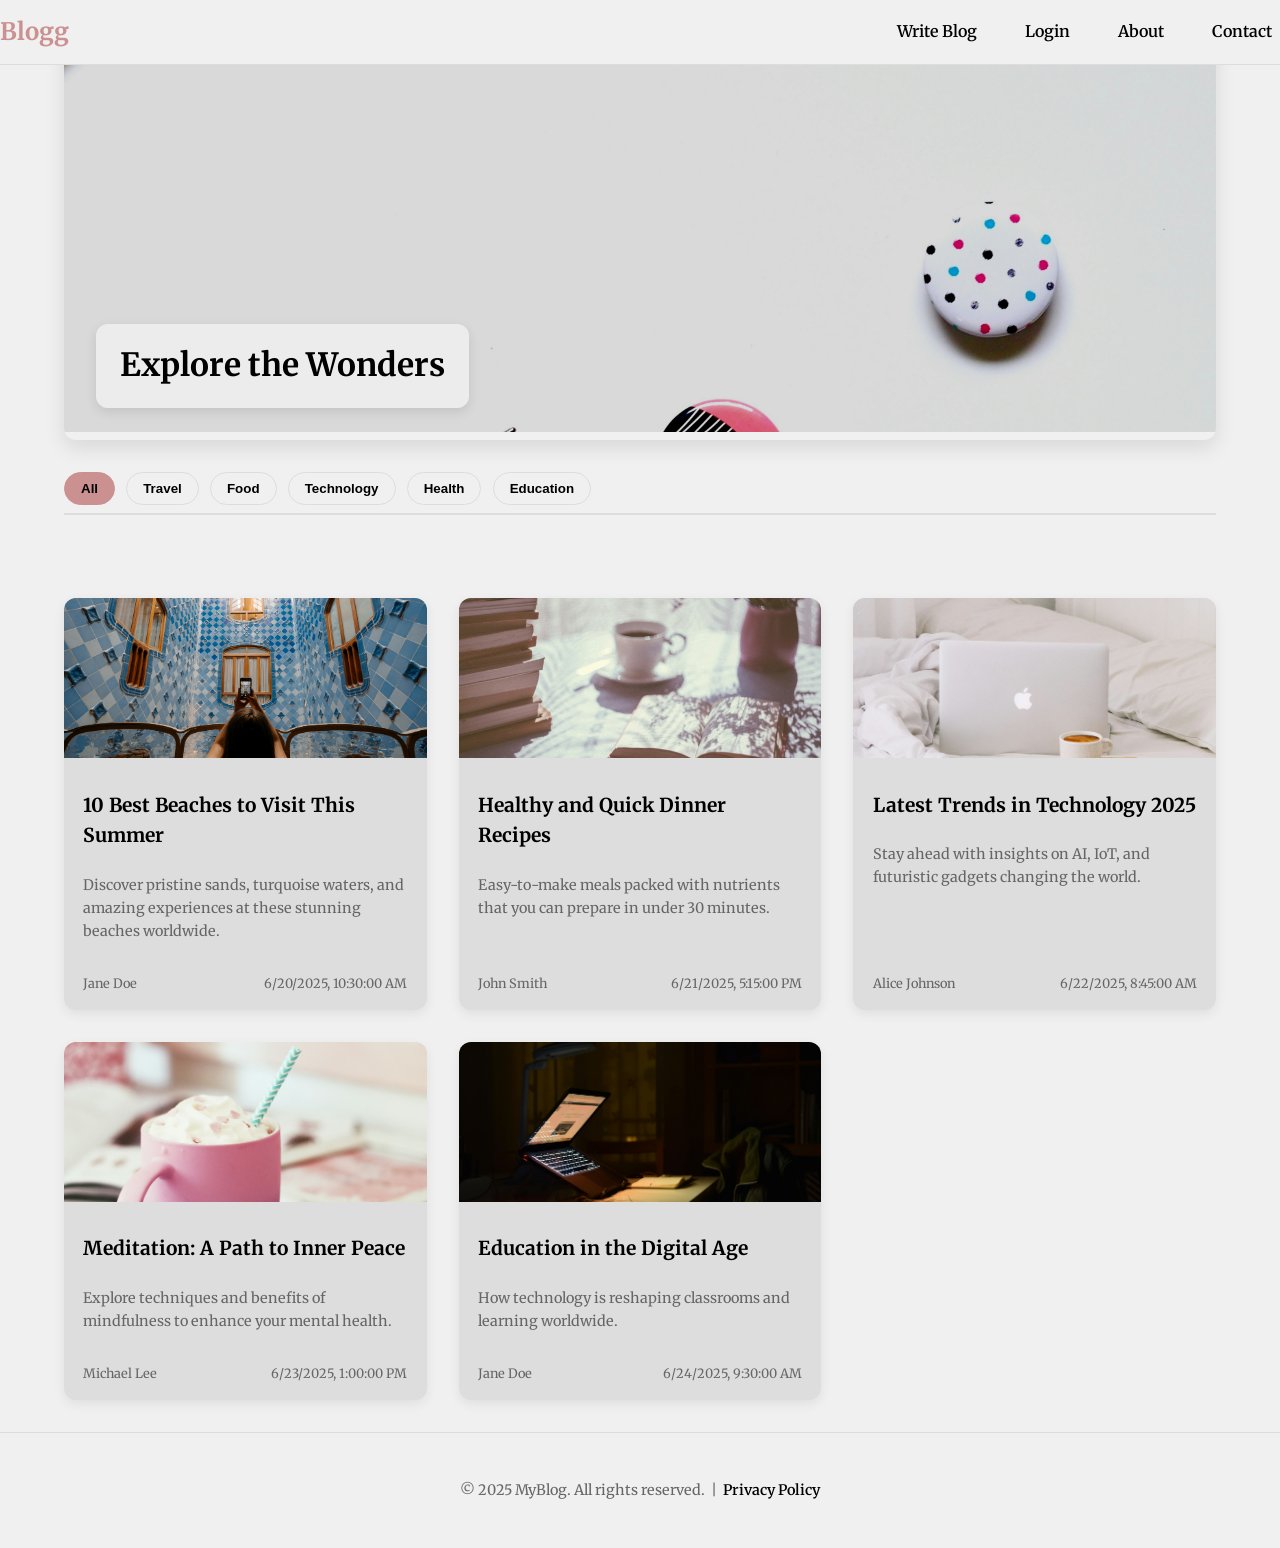
==== commit b68255ad: "Updated index.html" ====
--- a/index.html
+++ b/index.html
@@ -15,7 +15,6 @@
       --button-hover-bg: #cb9191;
       --label-text-default: #666666;
       --error-text: red;
-
       --radius: 12px;
       --transition: 0.3s ease;
       --max-width: 1200px;
@@ -45,28 +44,32 @@
       display: flex;
       justify-content: space-between;
       align-items: center;
-      padding: 1rem 2rem;
+      padding: 0.8rem 2rem;
       width: 100%;
-      max-width: var(--max-width);
-      background: var(--white);
-      box-shadow: 0 2px 8px rgba(0,0,0,0.1);
-      position: sticky;
+      max-width: none;
+      background-color: var(--white);
+      box-shadow: var(--shadow);
+      position: fixed;
       top: 0;
-      z-index: 100;
+      z-index: 1000;
+      border-bottom: 1px solid var(--gray);
     }
 
     nav .logo {
-      font-size: 1.8rem;
+      font-size: 1.5rem;
       font-weight: 700;
-      color: var(--black);
+      color: #cb9191;
       user-select: none;
+      font-family: 'Merriweather', serif;
       cursor: pointer;
+       text-decoration: none;
     }
 
     nav .nav-links {
       display: flex;
-      gap: 1.5rem;
-      align-items: center;
+      gap: 2rem;
+      font-size: 1rem;
+      font-weight: 600;
       
     
     }
@@ -74,17 +77,16 @@
     nav .nav-links a {
       text-decoration: none;
       color: var(--black);
-      font-weight: 600;
-      padding: 0.5rem 1.2rem;
+      transition: color 0.3s ease;
+      padding: 0.3rem 0.5rem;
       border-radius: var(--radius);
-      background: var(--gray);
-      transition: background-color var(--transition), color var(--transition);
     }
 
     nav .nav-links a:hover {
-      background-color: var(--button-hover-bg);
-      color: var(--black);
-    }
+      color: #cb9191;
+      background-color: rgba(203, 145, 145, 0.15);
+    }
+    
 
     /* Hero Section */
     .hero {
@@ -290,6 +292,7 @@
       <button type="button" data-category="Health">Health</button>
       <button type="button" data-category="Education">Education</button>
     </section>
+    <br><br>
 
     <!-- Blog Feed -->
     <section class="blog-feed" aria-label="Latest blog posts" id="blogFeed">
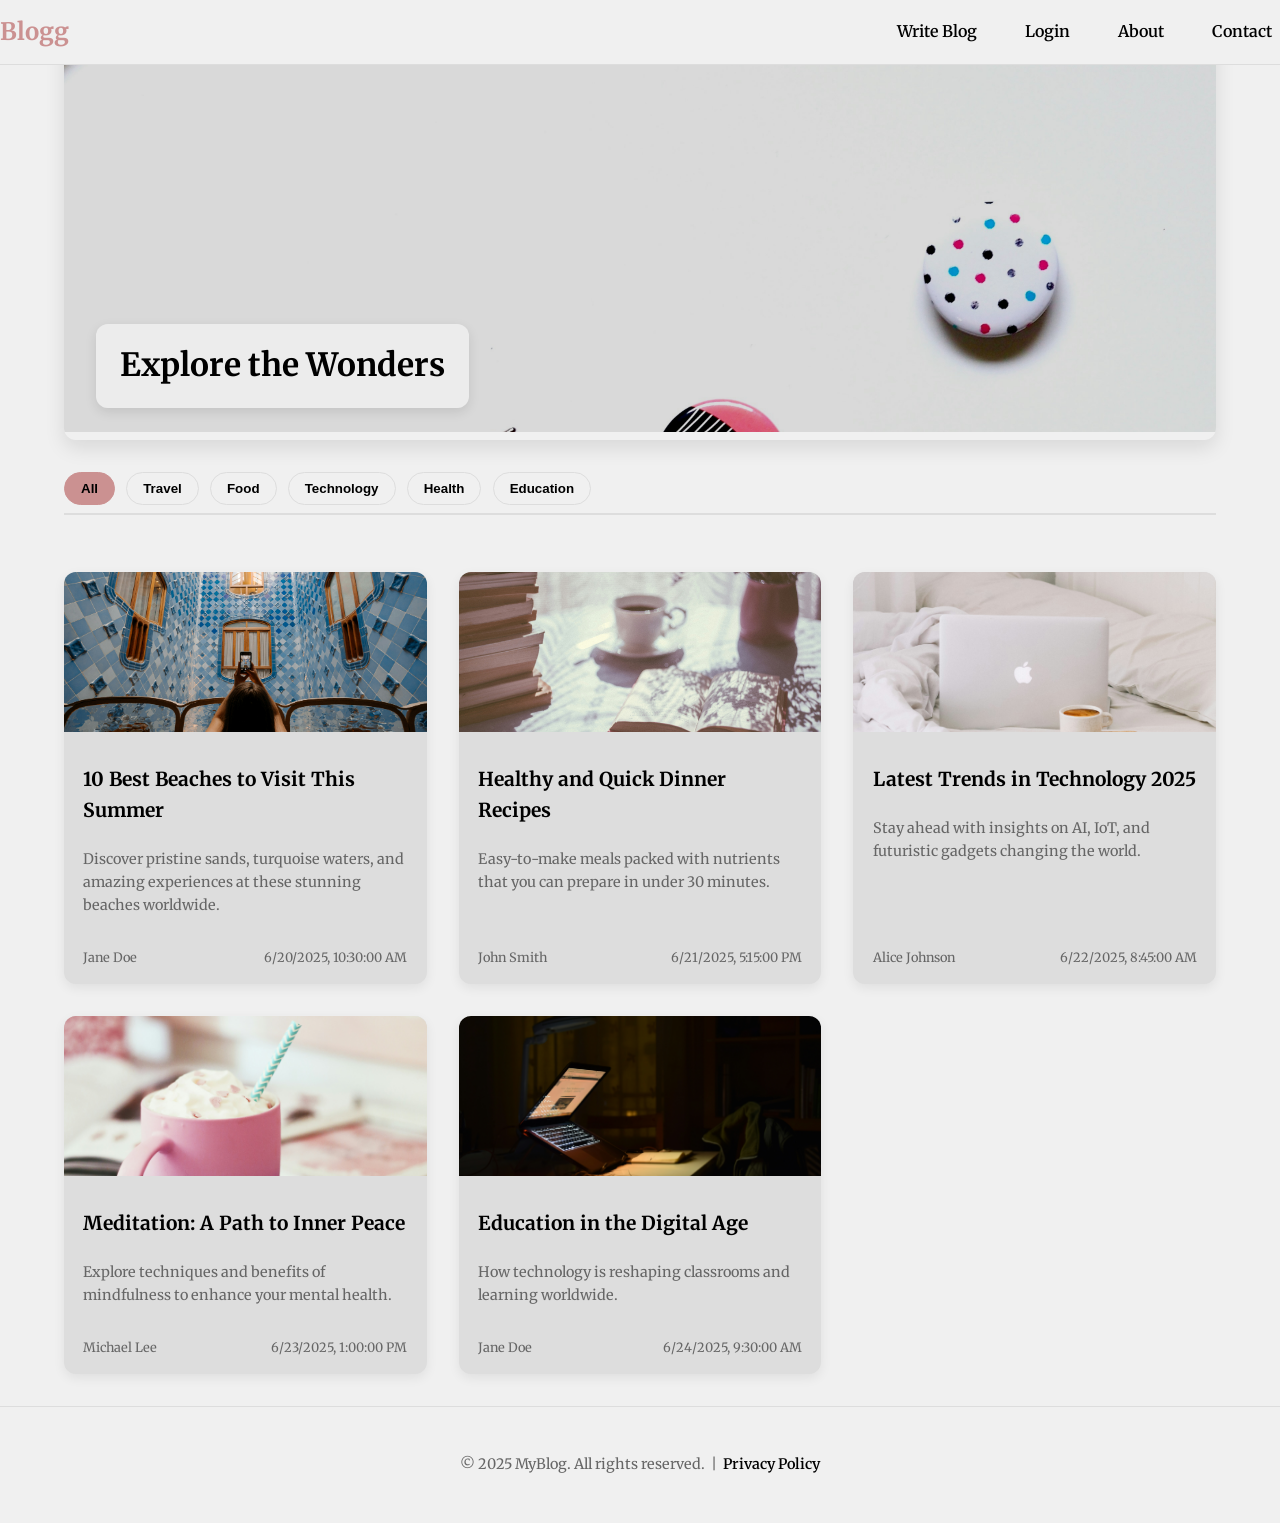
==== commit e8406cc6: "admin dashboard added" ====
--- a/index.html
+++ b/index.html
@@ -292,7 +292,7 @@
       <button type="button" data-category="Health">Health</button>
       <button type="button" data-category="Education">Education</button>
     </section>
-    <br><br>
+    <br>
 
     <!-- Blog Feed -->
     <section class="blog-feed" aria-label="Latest blog posts" id="blogFeed">
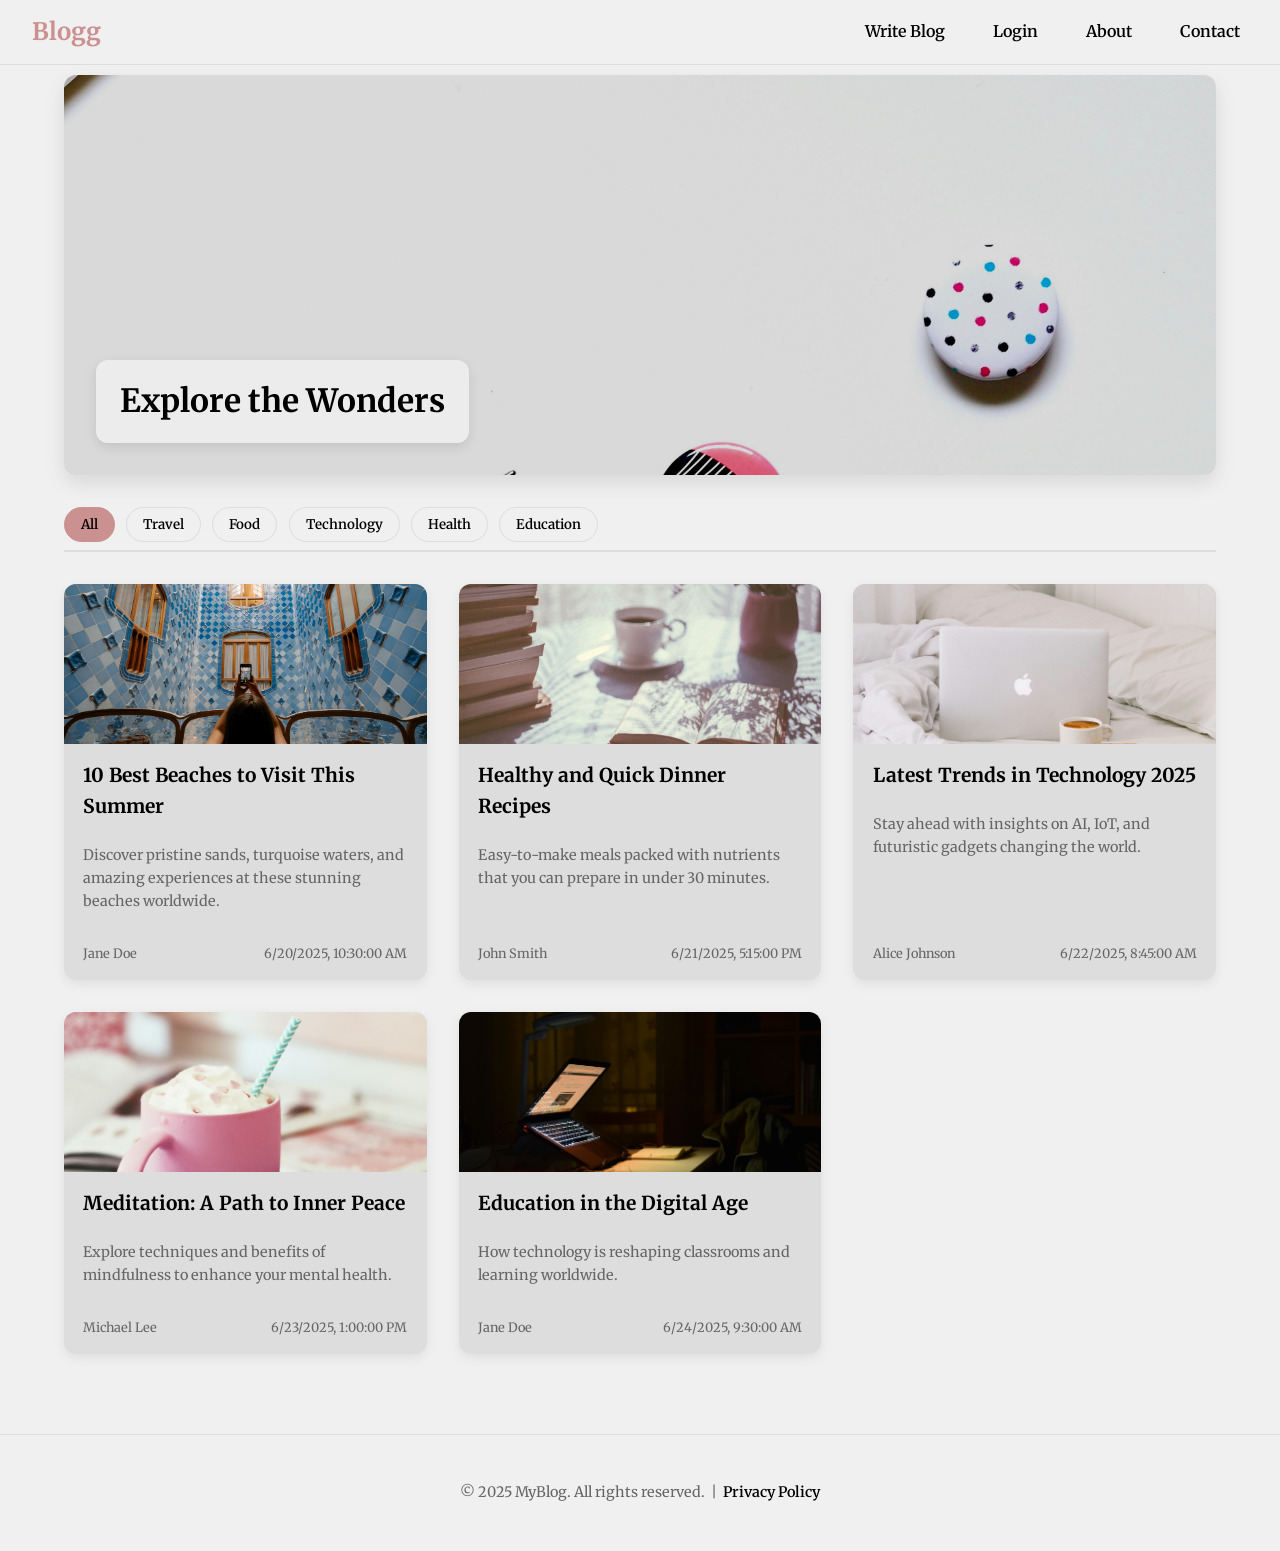
==== commit c2450423: "blog.html added" ====
--- a/index.html
+++ b/index.html
@@ -3,8 +3,14 @@
 <head>
   <meta charset="UTF-8" />
   <meta name="viewport" content="width=device-width, initial-scale=1" />
+
   <title>Blog Home - MyBlog</title>
-  <link href="https://fonts.googleapis.com/css2?family=Merriweather:wght@400;700&display=swap" rel="stylesheet" />
+
+  <link
+    href="https://fonts.googleapis.com/css2?family=Merriweather:wght@400;700&display=swap"
+    rel="stylesheet"
+  />
+
   <style>
     :root {
       --font-family: 'Merriweather', serif;
@@ -20,7 +26,10 @@
       --max-width: 1200px;
     }
 
-    /* General body styles */
+    * {
+      box-sizing: border-box;
+    }
+
     body {
       margin: 0;
       font-family: var(--font-family);
@@ -33,13 +42,10 @@
       align-items: center;
     }
 
-    .container {
-      max-width: var(--max-width);
-      width: 90%;
-      margin: 2rem auto;
-    }
-
-    /* Navbar */
+    /* =========================
+       NAVBAR
+    ========================= */
+
     nav {
       display: flex;
       justify-content: space-between;
@@ -48,9 +54,9 @@
       width: 100%;
       max-width: none;
       background-color: var(--white);
-      box-shadow: var(--shadow);
       position: fixed;
       top: 0;
+      left: 0;
       z-index: 1000;
       border-bottom: 1px solid var(--gray);
     }
@@ -62,7 +68,7 @@
       user-select: none;
       font-family: 'Merriweather', serif;
       cursor: pointer;
-       text-decoration: none;
+      text-decoration: none;
     }
 
     nav .nav-links {
@@ -70,8 +76,6 @@
       gap: 2rem;
       font-size: 1rem;
       font-weight: 600;
-      
-    
     }
 
     nav .nav-links a {
@@ -86,22 +90,37 @@
       color: #cb9191;
       background-color: rgba(203, 145, 145, 0.15);
     }
-    
-
-    /* Hero Section */
+
+    /* =========================
+       MAIN CONTAINER
+    ========================= */
+
+    .container {
+      max-width: var(--max-width);
+      width: 90%;
+      margin: 0 auto 2rem;
+    }
+
+    /* =========================
+       HERO
+    ========================= */
+
     .hero {
       width: 100%;
+      margin-top: 75px;
       margin-bottom: 2rem;
       border-radius: var(--radius);
       overflow: hidden;
-      box-shadow: 0 8px 20px rgba(0,0,0,0.1);
+      box-shadow: 0 8px 20px rgba(0, 0, 0, 0.1);
       position: relative;
+      cursor: pointer;
     }
 
     .hero img {
       width: 100%;
       height: 400px;
       object-fit: cover;
+      display: block;
       filter: brightness(85%);
       transition: filter 0.3s ease;
     }
@@ -123,10 +142,13 @@
       font-size: 2rem;
       cursor: pointer;
       user-select: none;
-      box-shadow: 0 4px 12px rgba(0,0,0,0.1);
-    }
-
-    /* Categories */
+      box-shadow: 0 4px 12px rgba(0, 0, 0, 0.1);
+    }
+
+    /* =========================
+       CATEGORIES
+    ========================= */
+
     .categories {
       margin-bottom: 2rem;
       padding-bottom: 0.5rem;
@@ -145,7 +167,10 @@
       cursor: pointer;
       font-weight: 600;
       color: var(--black);
-      transition: background-color var(--transition), border-color var(--transition);
+      transition:
+        background-color var(--transition),
+        border-color var(--transition);
+      font-family: inherit;
     }
 
     .categories button:hover,
@@ -155,35 +180,62 @@
       color: var(--black);
     }
 
-    /* Blog Feed */
+    /* =========================
+       BLOG FEED
+    ========================= */
+
     .blog-feed {
       display: grid;
-      grid-template-columns: repeat(auto-fill,minmax(280px,1fr));
+      grid-template-columns: repeat(
+        auto-fill,
+        minmax(280px, 1fr)
+      );
       gap: 2rem;
     }
 
-    /* Blog Card */
     .blog-card {
       background: var(--gray);
       border-radius: var(--radius);
-      box-shadow: 0 4px 12px rgba(0,0,0,0.07);
+      box-shadow: 0 4px 12px rgba(0, 0, 0, 0.07);
       overflow: hidden;
       display: flex;
       flex-direction: column;
-      cursor: default;
-      transition: transform var(--transition);
+      cursor: pointer;
+      transition:
+        transform var(--transition),
+        box-shadow var(--transition);
       position: relative;
     }
 
     .blog-card:hover {
       transform: translateY(-6px);
-      box-shadow: 0 10px 30px rgba(0,0,0,0.15);
+      box-shadow: 0 10px 30px rgba(0, 0, 0, 0.15);
+    }
+
+    /* Entire card is clickable */
+
+    .blog-card-link {
+      display: flex;
+      flex-direction: column;
+      height: 100%;
+      color: inherit;
+      text-decoration: none;
+    }
+
+    .blog-card-link:visited {
+      color: inherit;
     }
 
     .blog-card img {
       width: 100%;
       height: 160px;
       object-fit: cover;
+      display: block;
+      transition: transform var(--transition);
+    }
+
+    .blog-card:hover img {
+      transform: scale(1.03);
     }
 
     .blog-content {
@@ -197,6 +249,7 @@
     .blog-title {
       font-weight: 700;
       font-size: 1.2rem;
+      margin-top: 0;
       margin-bottom: 0.5rem;
       color: var(--black);
     }
@@ -205,6 +258,7 @@
       color: var(--black);
       text-decoration: none;
     }
+
     .blog-title a:hover {
       text-decoration: underline;
     }
@@ -226,7 +280,10 @@
       gap: 0.3rem;
     }
 
-    /* Footer */
+    /* =========================
+       FOOTER
+    ========================= */
+
     footer {
       width: 100%;
       background: var(--white);
@@ -236,6 +293,7 @@
       color: var(--label-text-default);
       user-select: none;
       border-top: 1px solid var(--gray);
+      margin-top: 3rem;
     }
 
     footer a {
@@ -249,7 +307,10 @@
       text-decoration: underline;
     }
 
-    /* Responsive */
+    /* =========================
+       TABLET
+    ========================= */
+
     @media (max-width: 900px) {
       .blog-feed {
         grid-template-columns: 1fr;
@@ -258,168 +319,511 @@
       .categories {
         justify-content: center;
       }
+
+      .hero-text {
+        font-size: 1.5rem;
+      }
+    }
+
+    /* =========================
+       MOBILE
+    ========================= */
+
+    @media (max-width: 600px) {
+      nav {
+        position: relative;
+        flex-direction: column;
+        gap: 0.7rem;
+      }
+
+      nav .nav-links {
+        gap: 0.5rem;
+        flex-wrap: wrap;
+        justify-content: center;
+        font-size: 0.85rem;
+      }
+
+      .hero {
+        margin-top: 2rem;
+      }
+
+      .hero img {
+        height: 280px;
+      }
+
+      .hero-text {
+        left: 1rem;
+        bottom: 1rem;
+        font-size: 1.1rem;
+        padding: 0.7rem 1rem;
+      }
     }
   </style>
 </head>
+
 <body>
 
-  <!-- Navbar -->
-   <nav>
+  <!-- =========================
+       NAVBAR
+  ========================= -->
+
+  <nav>
     <a href="index.html" class="logo">Blogg</a>
+
     <div class="nav-links">
       <a href="create.html">Write Blog</a>
       <a href="login.html">Login</a>
       <a href="about.html">About</a>
       <a href="contact.html">Contact</a>
-      
     </div>
   </nav>
 
+
+  <!-- =========================
+       MAIN CONTENT
+  ========================= -->
+
   <div class="container">
 
-    <!-- Hero Section -->
-    <section class="hero" tabindex="0" role="banner" aria-label="Featured blog post">
-      <img src="image/jess-bailey-cU7wLFRyWWw-unsplash.jpg" alt="Featured Blog" />
-      <div class="hero-text" tabindex="0" role="link" aria-label="Explore the Wonders of the Ocean blog post">Explore the Wonders</div>
+    <!-- HERO -->
+
+    <section
+      class="hero"
+      tabindex="0"
+      role="banner"
+      aria-label="Featured blog post"
+      onclick="openBlog(1)"
+      onkeydown="handleHeroKey(event)"
+    >
+
+      <img
+        src="image/jess-bailey-cU7wLFRyWWw-unsplash.jpg"
+        alt="Featured Blog"
+      />
+
+      <div
+        class="hero-text"
+        tabindex="0"
+        role="link"
+        aria-label="Explore the Wonders of the Ocean blog post"
+      >
+        Explore the Wonders
+      </div>
+
     </section>
 
-    <!-- Categories -->
-    <section class="categories" aria-label="Blog categories">
-      <button class="active" type="button" data-category="all">All</button>
-      <button type="button" data-category="Travel">Travel</button>
-      <button type="button" data-category="Food">Food</button>
-      <button type="button" data-category="Technology">Technology</button>
-      <button type="button" data-category="Health">Health</button>
-      <button type="button" data-category="Education">Education</button>
+
+    <!-- =========================
+         CATEGORIES
+    ========================= -->
+
+    <section
+      class="categories"
+      aria-label="Blog categories"
+    >
+
+      <button
+        class="active"
+        type="button"
+        data-category="all"
+      >
+        All
+      </button>
+
+      <button
+        type="button"
+        data-category="Travel"
+      >
+        Travel
+      </button>
+
+      <button
+        type="button"
+        data-category="Food"
+      >
+        Food
+      </button>
+
+      <button
+        type="button"
+        data-category="Technology"
+      >
+        Technology
+      </button>
+
+      <button
+        type="button"
+        data-category="Health"
+      >
+        Health
+      </button>
+
+      <button
+        type="button"
+        data-category="Education"
+      >
+        Education
+      </button>
+
     </section>
-    <br>
-
-    <!-- Blog Feed -->
-    <section class="blog-feed" aria-label="Latest blog posts" id="blogFeed">
-      <!-- Blog cards added dynamically in JS -->
+
+
+    <!-- BLOG FEED -->
+
+    <section
+      class="blog-feed"
+      aria-label="Latest blog posts"
+      id="blogFeed"
+    >
     </section>
+
   </div>
 
+
+  <!-- =========================
+       FOOTER
+  ========================= -->
+
   <footer>
+
     <p>
-      &copy; 2025 MyBlog. All rights reserved. &nbsp;|&nbsp;
-      <a href="#">Privacy Policy</a>
+      &copy; 2025 MyBlog. All rights reserved.
+      &nbsp;|&nbsp;
+
+      <a href="#">
+        Privacy Policy
+      </a>
     </p>
+
   </footer>
 
+
+  <!-- =========================
+       JAVASCRIPT
+  ========================= -->
+
   <script>
-    // Sample blog data
+
     const blogs = [
+
       {
         id: 1,
         title: "10 Best Beaches to Visit This Summer",
-        excerpt: "Discover pristine sands, turquoise waters, and amazing experiences at these stunning beaches worldwide.",
+        excerpt:
+          "Discover pristine sands, turquoise waters, and amazing experiences at these stunning beaches worldwide.",
         author: "Jane Doe",
         category: "Travel",
         uploadTime: "2025-06-20 10:30",
         likes: 245,
         comments: 20,
-        img: "image/karsten-winegeart-Quh5YoaAzfI-unsplash.jpg",
+        img:
+          "image/karsten-winegeart-Quh5YoaAzfI-unsplash.jpg"
       },
+
       {
         id: 2,
         title: "Healthy and Quick Dinner Recipes",
-        excerpt: "Easy-to-make meals packed with nutrients that you can prepare in under 30 minutes.",
+        excerpt:
+          "Easy-to-make meals packed with nutrients that you can prepare in under 30 minutes.",
         author: "John Smith",
         category: "Food",
         uploadTime: "2025-06-21 17:15",
         likes: 179,
         comments: 15,
-        img: "image/freestocks-OfaDD5o8hpk-unsplash.jpg",
+        img:
+          "image/freestocks-OfaDD5o8hpk-unsplash.jpg"
       },
+
       {
         id: 3,
         title: "Latest Trends in Technology 2025",
-        excerpt: "Stay ahead with insights on AI, IoT, and futuristic gadgets changing the world.",
+        excerpt:
+          "Stay ahead with insights on AI, IoT, and futuristic gadgets changing the world.",
         author: "Alice Johnson",
         category: "Technology",
         uploadTime: "2025-06-22 08:45",
         likes: 310,
         comments: 32,
-        img: "image/sincerely-media-zw8t5aMmJQQ-unsplash.jpg",
+        img:
+          "image/sincerely-media-zw8t5aMmJQQ-unsplash.jpg"
       },
+
       {
         id: 4,
         title: "Meditation: A Path to Inner Peace",
-        excerpt: "Explore techniques and benefits of mindfulness to enhance your mental health.",
+        excerpt:
+          "Explore techniques and benefits of mindfulness to enhance your mental health.",
         author: "Michael Lee",
         category: "Health",
         uploadTime: "2025-06-23 13:00",
         likes: 142,
         comments: 12,
-        img: "image/andrijana-bozic-IsJ_hbsQiE8-unsplash.jpg",
+        img:
+          "image/andrijana-bozic-IsJ_hbsQiE8-unsplash.jpg"
       },
+
       {
         id: 5,
         title: "Education in the Digital Age",
-        excerpt: "How technology is reshaping classrooms and learning worldwide.",
+        excerpt:
+          "How technology is reshaping classrooms and learning worldwide.",
         author: "Jane Doe",
         category: "Education",
         uploadTime: "2025-06-24 09:30",
         likes: 199,
         comments: 18,
-        img: "image/josue-valencia-pOwKTIgjKjU-unsplash.jpg",
-      },
+        img:
+          "image/josue-valencia-pOwKTIgjKjU-unsplash.jpg"
+      }
+
     ];
 
-    const categoryButtons = document.querySelectorAll('.categories button');
-
-    function renderBlogs(filter = 'all', searchTerm = '') {
-      const container = document.getElementById('blogFeed');
-      container.innerHTML = '';
-
-      let filteredBlogs = blogs.filter(blog => {
-        const matchesCategory = filter === 'all' || blog.category === filter;
-        const matchesSearch = blog.title.toLowerCase().includes(searchTerm.toLowerCase()) || blog.excerpt.toLowerCase().includes(searchTerm.toLowerCase());
-        return matchesCategory && matchesSearch;
+
+    /* =========================
+       OPEN BLOG
+    ========================= */
+
+    function openBlog(blogId) {
+
+      window.location.href =
+        `blog.html?id=${blogId}`;
+
+    }
+
+
+    /* =========================
+       HERO KEYBOARD SUPPORT
+    ========================= */
+
+    function handleHeroKey(event) {
+
+      if (
+        event.key === "Enter" ||
+        event.key === " "
+      ) {
+
+        event.preventDefault();
+
+        openBlog(1);
+
+      }
+
+    }
+
+
+    /* =========================
+       CATEGORY BUTTONS
+    ========================= */
+
+    const categoryButtons =
+      document.querySelectorAll(
+        ".categories button"
+      );
+
+
+    /* =========================
+       RENDER BLOGS
+    ========================= */
+
+    function renderBlogs(
+      filter = "all",
+      searchTerm = ""
+    ) {
+
+      const container =
+        document.getElementById("blogFeed");
+
+      container.innerHTML = "";
+
+
+      const filteredBlogs =
+        blogs.filter(blog => {
+
+          const matchesCategory =
+            filter === "all" ||
+            blog.category === filter;
+
+
+          const search =
+            searchTerm.toLowerCase();
+
+
+          const matchesSearch =
+            blog.title
+              .toLowerCase()
+              .includes(search) ||
+
+            blog.excerpt
+              .toLowerCase()
+              .includes(search);
+
+
+          return (
+            matchesCategory &&
+            matchesSearch
+          );
+
+        });
+
+
+      /* No blogs */
+
+      if (filteredBlogs.length === 0) {
+
+        container.innerHTML =
+          `<p>No blogs found.</p>`;
+
+        return;
+
+      }
+
+
+      /* Create blog cards */
+
+      filteredBlogs.forEach(blog => {
+
+        const blogCard =
+          document.createElement("article");
+
+
+        blogCard.className =
+          "blog-card";
+
+        blogCard.tabIndex = 0;
+
+        blogCard.setAttribute(
+          "role",
+          "article"
+        );
+
+        blogCard.setAttribute(
+          "aria-label",
+          `${blog.title} by ${blog.author}`
+        );
+
+
+        /*
+         * Entire blog card is clickable.
+         *
+         * Clicking:
+         * - Image
+         * - Title
+         * - Description
+         * - Author
+         * - Date
+         *
+         * will open:
+         *
+         * blog.html?id=1
+         * blog.html?id=2
+         * etc.
+         */
+
+        blogCard.innerHTML = `
+
+          <a
+            href="blog.html?id=${blog.id}"
+            class="blog-card-link"
+            aria-label="Read full blog post: ${blog.title}"
+          >
+
+            <img
+              src="${blog.img}"
+              alt="Image for ${blog.title}"
+            />
+
+            <div class="blog-content">
+
+              <h2 class="blog-title">
+                ${blog.title}
+              </h2>
+
+              <p class="blog-excerpt">
+                ${blog.excerpt}
+              </p>
+
+              <div class="blog-meta">
+
+                <span class="author">
+                  ${blog.author}
+                </span>
+
+                <span class="upload-time">
+                  ${new Date(
+                    blog.uploadTime
+                  ).toLocaleString()}
+                </span>
+
+              </div>
+
+            </div>
+
+          </a>
+
+        `;
+
+
+        container.appendChild(
+          blogCard
+        );
+
       });
 
-      if(filteredBlogs.length === 0){
-        container.innerHTML = `<p>No blogs found.</p>`;
-        return;
-      }
-
-      filteredBlogs.forEach(blog => {
-        const blogCard = document.createElement('article');
-        blogCard.className = 'blog-card';
-        blogCard.tabIndex = 0;
-        blogCard.setAttribute('role', 'article');
-        blogCard.setAttribute('aria-label', `${blog.title} by ${blog.author}`);
-
-        blogCard.innerHTML = `
-          <img src="${blog.img}" alt="Image for ${blog.title}" />
-          <div class="blog-content">
-            <h2 class="blog-title">
-              <a href="blog.html?id=${blog.id}" aria-label="Read full blog post: ${blog.title}">${blog.title}</a>
-            </h2>
-            <p class="blog-excerpt">${blog.excerpt}</p>
-            <div class="blog-meta">
-              <span class="author" tabindex="0" aria-haspopup="true" aria-expanded="false" aria-label="Author: ${blog.author}">${blog.author}</span>
-              <span class="upload-time">${new Date(blog.uploadTime).toLocaleString()}</span>
-            </div>
-          </div>
-        `;
-
-        container.appendChild(blogCard);
-      });
-    }
-
-    categoryButtons.forEach(btn => {
-      btn.addEventListener('click', () => {
-        categoryButtons.forEach(b => b.classList.remove('active'));
-        btn.classList.add('active');
-        const cat = btn.getAttribute('data-category');
-        renderBlogs(cat);
-      });
+    }
+
+
+    /* =========================
+       CATEGORY FILTER
+    ========================= */
+
+    categoryButtons.forEach(button => {
+
+      button.addEventListener(
+        "click",
+        () => {
+
+          /* Remove active */
+
+          categoryButtons.forEach(btn => {
+
+            btn.classList.remove(
+              "active"
+            );
+
+          });
+
+
+          /* Add active */
+
+          button.classList.add(
+            "active"
+          );
+
+
+          /* Get category */
+
+          const category =
+            button.getAttribute(
+              "data-category"
+            );
+
+
+          /* Render */
+
+          renderBlogs(category);
+
+        }
+      );
+
     });
 
-    // Initial render
+
+    /* =========================
+       INITIAL LOAD
+    ========================= */
+
     renderBlogs();
+
   </script>
 
 </body>
